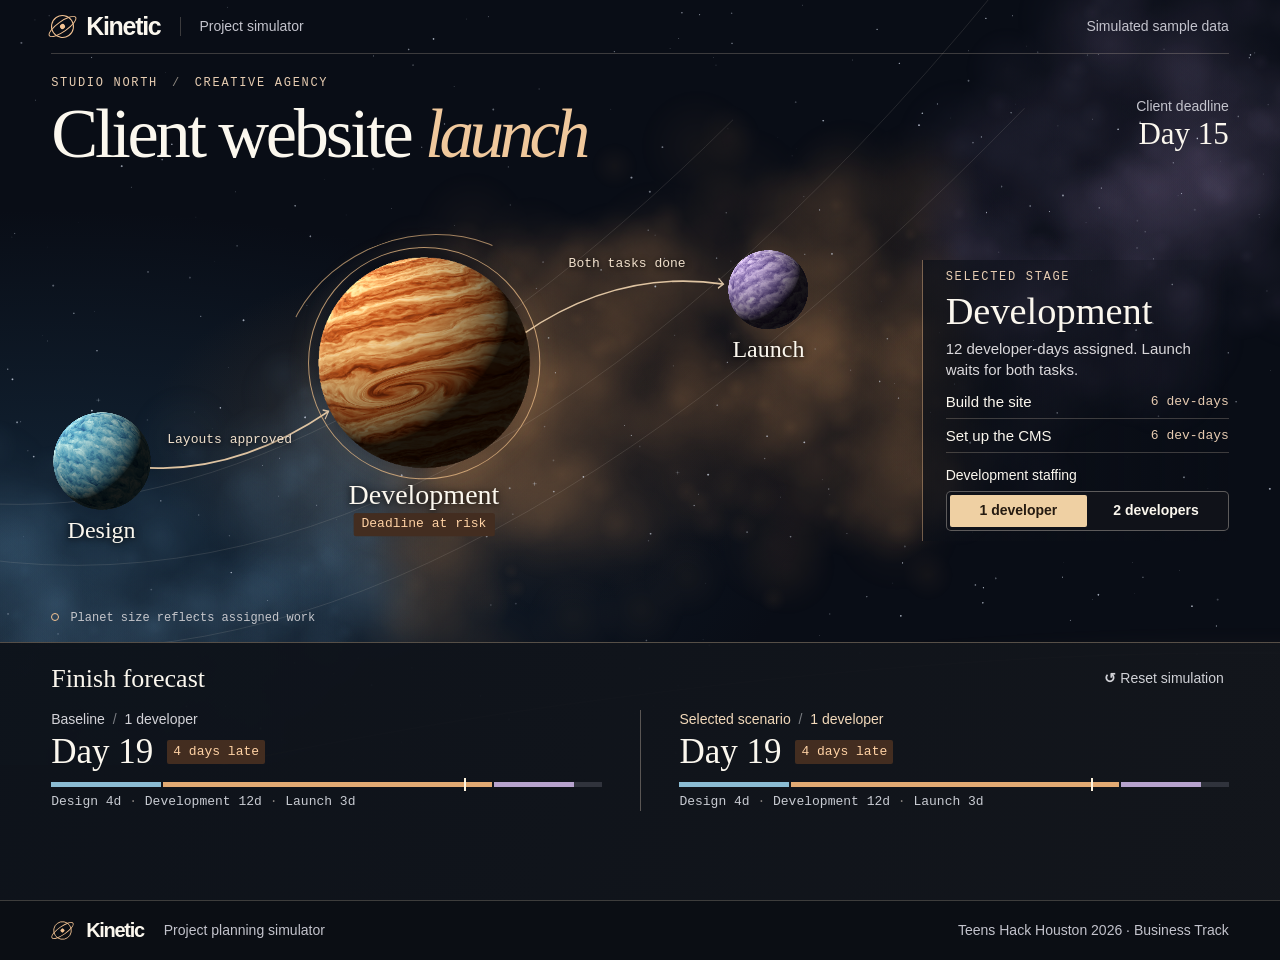
==== index.html @ ba68125f "Publish Kinetic hackathon simulator" ====
<!doctype html>
<html lang="en">
<head>
  <meta charset="utf-8"><meta name="viewport" content="width=device-width,initial-scale=1">
  <title>Kinetic · Client website launch</title><link rel="icon" href="data:,"><link rel="stylesheet" href="style.css">
</head>
<body>
<div class="observatory">
  <div class="sky" aria-hidden="true"><canvas id="stars"></canvas><div class="horizon"></div></div>
  <header class="bar"><div class="brand"><i class="mark"></i>Kinetic</div><span class="bar-label">Project simulator</span><span class="sample">Simulated sample data</span></header>
  <main>
    <div class="intro"><div><div class="eyebrow">STUDIO NORTH <span>/</span> CREATIVE AGENCY</div><h1>Client website <em>launch</em></h1></div><div class="deadline"><span>Client deadline</span><strong>Day 15</strong></div></div>
    <div class="workspace">
      <section class="map" aria-label="Project dependency map">
        <div class="system">
          <svg class="routes" viewBox="0 0 1000 300" preserveAspectRatio="none" aria-hidden="true">
            <defs><marker id="arrow" markerWidth="8" markerHeight="8" refX="6" refY="4" orient="auto"><path d="M1 1L6 4L1 7" fill="none" stroke="#dcc4a6"/></marker></defs>
            <g class="tracks"><path d="M -80 226 Q 330 268 830 -38"/><path d="M -100 260 Q 495 348 1130 -130"/><path d="M -40 325 Q 485 382 1160 -46"/></g>
            <g class="links"><path d="M 153 205 Q 265 211 372 166" marker-end="url(#arrow)"/><path d="M 592 112 Q 700 66 819 77" marker-end="url(#arrow)"/><path class="parallel" d="M 592 112 Q 705 109 819 77"/></g>
            <g class="signals"><circle r="2.5" class="signal main-signal"/><circle r="2.5" class="signal extra-signal"/></g>
          </svg>
          <span class="route-label first">Layouts approved</span><span class="route-label second">Both tasks done</span>
          <button class="planet design" data-stage="Design"><canvas data-planet="design"></canvas><span>Design</span></button>
          <button class="planet development" data-stage="Development"><canvas data-planet="development"></canvas><span>Development</span><small id="risk"></small></button>
          <button class="planet launch" data-stage="Launch"><canvas data-planet="launch"></canvas><span>Launch</span></button>
        </div>
        <div class="legend"><i></i> Planet size reflects assigned work</div>
      </section>
      <aside class="inspector"><div class="eyebrow">SELECTED STAGE</div><h2 id="stage"></h2><p id="stage-note"></p><div id="tasks"></div>
        <div class="staff"><label>Development staffing</label><div role="group" aria-label="Development staffing"><button data-count="1">1 developer</button><button data-count="2">2 developers</button></div></div>
      </aside>
    </div>
    <section class="forecast"><div class="section-head"><h2>Finish forecast</h2><button id="reset"><b aria-hidden="true">↺</b> Reset simulation</button></div>
      <div class="cards"><article id="baseline" class="result"></article><article id="scenario" class="result" aria-live="polite"></article></div>
    </section>
  </main>
</div>
<footer class="site-footer">
  <div class="footer-identity"><span class="brand"><i class="mark" aria-hidden="true"></i>Kinetic</span><span>Project planning simulator</span></div>
  <span>Teens Hack Houston 2026 · Business Track</span>
</footer>
<script src="planets.js"></script><script src="app.js"></script>
</body></html>
---- style.css ----
*{box-sizing:border-box}
:root{color-scheme:dark;--ink:#fbf7ee;--muted:#c3c3cc;--gold:#f5c494;--line:#e0d1bd3d;--serif:"Baskerville Old Face","Georgia",serif;--sans:"Segoe UI",Arial,sans-serif;--mono:Consolas,monospace;--pad:clamp(20px,4vw,84px)}
html,body{margin:0;background:#090d13;color:var(--ink);font:16px/1.4 var(--sans)}
h1,h2,p{margin:0}button{font:inherit;color:inherit;cursor:pointer}button:focus-visible{outline:2px solid #fff;outline-offset:4px}
.observatory{position:relative;isolation:isolate;min-height:100svh;overflow:hidden;background:linear-gradient(115deg,#101925,#101117 56%,#0e121d)}
.sky{position:absolute;inset:0 0 15%;overflow:hidden;z-index:-1;pointer-events:none;background:radial-gradient(ellipse at 37% 57%,#63432b77,transparent 29%),radial-gradient(ellipse at 4% 70%,#21486666,transparent 43%),#090d16}
#stars{position:absolute;inset:-3%;width:106%;height:106%;transform:translate(var(--sky-x,0),var(--sky-y,0));transition:transform .8s ease-out}
.horizon{position:absolute;width:160%;height:49%;left:-26%;bottom:-39%;border-radius:50%;border-top:1px solid #efbd8666;background:linear-gradient(#a2826426,#111620 25%);box-shadow:0 -3px 28px #dec18d12;transform:rotate(-7deg)}
.bar{height:54px;display:flex;align-items:center;gap:20px;margin:0 var(--pad);border-bottom:1px solid var(--line)}
.brand{display:flex;align-items:center;gap:12px;font:600 25px var(--sans);letter-spacing:-1.3px}
.mark,.legend i{border:1.5px solid var(--gold);border-radius:50%;display:inline-block;position:relative}
.mark{width:23px;height:23px;transform:rotate(-35deg)}.mark:before,.mark:after{content:"";position:absolute;border:1.5px solid var(--gold);border-radius:50%;inset:5px -6px}.mark:after{inset:8px;background:var(--gold)}
.bar-label,.sample,.deadline span,.result-label,.staff label{font-size:14px}
.bar-label,.sample,.deadline span{color:var(--muted)}.bar-label{border-left:1px solid var(--line);padding-left:18px}.sample{margin-left:auto}
.intro{display:flex;justify-content:space-between;align-items:center;margin:0 var(--pad);padding:clamp(15px,2.3vh,30px) 0 0}
.eyebrow,.legend,.route-label,.breakdown,.value em,#risk{font-family:var(--mono)}
.eyebrow{font-size:12px;letter-spacing:1.7px;color:#e7cdb2}.eyebrow span{padding:0 5px;color:#8e8880}
h1{font:400 clamp(48px,5.5vw,94px)/1.01 var(--serif);letter-spacing:-.046em;margin-top:4px}h1 em{font:italic .98em Georgia,serif;color:#f0c89c;letter-spacing:-.065em}
.deadline{display:grid;text-align:right;gap:0}.deadline strong{font:400 31px var(--serif)}
.workspace{display:grid;grid-template-columns:minmax(0,1fr) clamp(265px,24vw,355px);gap:3vw;padding:0 var(--pad) 16px 0;min-height:clamp(324px,49vh,610px)}
.map{position:relative;isolation:isolate}.system{position:absolute;inset:0 0 23px;container-type:size}.routes{position:absolute;inset:0;width:100%;height:100%;overflow:visible}.tracks,.links{fill:none}.tracks{stroke:#d6cec2;opacity:.18;stroke-width:.65}.links{stroke:#dfc4a2;stroke-width:1.15}.parallel{opacity:0;transition:opacity .4s}.two .parallel{opacity:.85}
.signal{fill:#ffe2ad;filter:drop-shadow(0 0 3px #ffbe68);animation:travel 4.5s linear infinite}.main-signal{offset-path:path('M 592 112 Q 700 66 819 77')}.extra-signal{offset-path:path('M 592 112 Q 705 109 819 77');display:none}.two .extra-signal{display:block}.two .signal{animation-duration:3s}@keyframes travel{from{offset-distance:0%;opacity:0}15%,85%{opacity:1}to{offset-distance:100%;opacity:0}}
.route-label{position:absolute;font-size:13px;color:#efdfcb;text-shadow:0 1px 6px #000;transform:translate(-50%,-100%);white-space:nowrap}.first{left:26%;top:64%}.second{left:71%;top:23%}
.planet{--color:#ebbc86;appearance:none;border:0;padding:0;border-radius:50%;background:transparent;width:var(--size);height:var(--size);position:absolute;transform:translate(-50%,-50%);isolation:isolate}
.design{--size:min(12cqw,30cqh);left:11.5%;top:67%;--color:#a4d4ea}.development{--size:min(26cqw,70cqh);left:48%;top:44%}.launch{--size:min(9.8cqw,25cqh);left:87%;top:27%;--color:#c7b6e4}
.planet canvas{width:100%;height:100%;filter:contrast(1.05) saturate(1.08);translate:var(--planet-x,0) var(--planet-y,0);transition:translate .7s ease-out;animation:float 22s ease-in-out infinite alternate}
.design canvas{animation-delay:-12s}.launch canvas{animation-delay:-4s}@keyframes float{from{transform:translateY(-2px) rotate(-3deg)}to{transform:translateY(2px) rotate(4deg)}}
.planet:before,.planet:after{content:"";position:absolute;border-radius:50%;pointer-events:none}.planet:before{inset:0;border:1px solid var(--color);opacity:0;transform:scale(1.16);transition:opacity .4s,transform .55s;box-shadow:0 0 28px #f6c5851b,inset 0 0 14px #f4b77813}.planet:after{inset:-5% -13%;border:1px solid transparent;border-top-color:var(--color);transform:rotate(-27deg) scale(.93);opacity:0;transition:opacity .4s,transform .6s}
.planet[aria-pressed=true]:before{opacity:.76;transform:scale(1.01)}.planet[aria-pressed=true]:after{opacity:.65;transform:rotate(-20deg) scale(1)}.planet:hover:before{opacity:.85}
.planet>span,.planet>small{position:absolute;left:50%;transform:translateX(-50%);white-space:nowrap}.planet>span{top:calc(100% + 4px);font:400 24px/1 var(--serif);text-shadow:0 1px 7px #000}.development>span{font-size:28px}
#risk{top:calc(100% + 36px);font-size:13px;padding:2px 8px;border-radius:2px}.late{color:#ffd2a4;background:#432d20}.early{color:#b8f1d2;background:#203c30}
.legend{position:absolute;bottom:0;left:var(--pad);color:#c5c6cb;font-size:12px}.legend i{width:8px;height:8px;margin-right:4px}
.inspector{align-self:center;padding:9px 0 10px 23px;border-left:1px solid #c9a17c80;background:linear-gradient(90deg,#0c1018b8,#0c101817)}.inspector h2{font:400 clamp(30px,3vw,47px)/1.13 var(--serif);margin:4px 0}.inspector p{font-size:15px;color:#dad8db;min-height:42px;max-width:34ch}
#tasks{min-height:62px;margin-top:5px}.task{display:flex;align-items:center;justify-content:space-between;border-bottom:1px solid var(--line);padding:6px 0;font-size:15px}.task strong{font:13px var(--mono);color:#e6cbb1}.staff{margin-top:11px}.staff>div{display:flex;margin-top:5px;padding:3px;border:1px solid #cfc7bf66;border-radius:5px;background:#101219}.staff button{width:50%;border:none;padding:6px 0;background:transparent;border-radius:2px;font-weight:600;font-size:14px;transition:background .2s}.staff button[aria-pressed=true]{background:#efd0a3;color:#261b11}
.observatory,main{display:flex;flex-direction:column}main{flex:1}.bar,.intro,.workspace{flex-shrink:0}.forecast{flex:1;position:relative;background:linear-gradient(110deg,#0e131bfa,#13161cfa);border-top:1px solid #e7c9a253;padding:14px var(--pad) 18px}
.section-head{display:flex;justify-content:space-between;align-items:center}.section-head h2{font:400 26px/1.2 var(--serif)}#reset{border:0;background:transparent;color:#d0d1d6;font-size:14px;padding:5px}#reset:hover{color:white}
.cards{display:grid;grid-template-columns:1fr 1fr;gap:0;margin-top:10px}.result{position:relative;display:grid;grid-template-columns:1fr;align-content:start;align-items:center;min-width:0}#baseline{padding-right:3vw}#scenario{border-left:1px solid #d9c8b65e;padding-left:3vw}.result-label{color:#d3d3d8;font-weight:500}.result-label span{color:#7b7e83;padding:0 4px}#scenario .result-label{color:#f2d9ba}
.value{display:flex;align-items:center;gap:14px;margin-top:3px}.value strong{font:400 35px/1.15 var(--serif);white-space:nowrap}.value em{font-size:13px;font-style:normal;white-space:nowrap;padding:3px 6px;border-radius:2px}
.timeline,.breakdown{grid-column:1/-1}.timeline{position:relative;display:flex;background:#30333c;height:5px;margin:9px 0 6px}.timeline b{position:absolute;left:75%;top:-4px;height:13px;border-left:2px solid #fff4de}.seg+.seg{border-left:2px solid #11151c}.s0{background:#8bbcd3}.s1{background:#e2aa73}.s2{background:#b7a3ce}.breakdown{font-size:13px;color:#c8cbd2}.breakdown span{color:#827e7c}
@media(min-width:851px) and (min-height:800px){.workspace{min-height:52vh}.forecast{padding-block:20px}.cards{margin-top:15px}}
@media(prefers-reduced-motion:no-preference){.sky{animation:sky-in 1s ease-out both}.intro,.workspace,.forecast{animation:arrive .65s ease-out both}.workspace{animation-delay:.07s}.forecast{animation-delay:.12s}@keyframes sky-in{from{opacity:.65}to{opacity:1}}@keyframes arrive{from{opacity:.6;transform:translateY(5px)}to{opacity:1;transform:none}}}
@media(prefers-reduced-motion:reduce){*,*:before,*:after{animation:none!important;transition:none!important}.signal{display:none!important}}
@media(max-width:1000px){.result{grid-template-columns:1fr}.value{margin-top:2px}.route-label{font-size:12px}}
@media(max-width:850px){.intro{align-items:end}.workspace{display:block;padding:0}.map{height:340px}.system{inset-inline:3%}.inspector{margin:14px var(--pad);padding:8px 14px;max-width:none}.inspector p{min-height:0}.inspector h2{font-size:30px}#tasks{min-height:0}.staff{max-width:380px}.cards{gap:0}.sky{bottom:30%}}
@media(max-width:550px){.bar-label{display:none}.sample{font-size:12px}.intro{display:block}.intro h1{font-size:43px}.deadline{display:flex;align-items:center;gap:8px;margin-top:8px}.deadline strong{font-size:20px}.map{height:265px}.route-label{white-space:normal;text-align:center;max-width:74px}.legend{font-size:11px}.planet>span{font-size:19px}.development>span{font-size:22px}#risk{top:calc(100% + 29px)}.cards{grid-template-columns:1fr;gap:14px}#baseline{padding-right:0}.result{grid-template-columns:1fr}#scenario{padding:10px 0 0;border-left:0;border-top:1px solid var(--line)}.value strong{font-size:28px}.value{gap:5px}.result-label{font-size:13px}}


.site-footer {
  display:flex;
  align-items:center;
  justify-content:space-between;
  gap:16px;
  padding:18px var(--pad);
  border-top:1px solid var(--line);
  background:#0b0e14;
  color:var(--muted);
  font-size:14px;
}
.footer-identity { display:flex; align-items:center; gap:20px; }
.footer-identity .brand { font-size:20px; color:var(--ink); }
.footer-identity .mark { transform:rotate(-35deg) scale(.8); }
@media(max-width:600px) {
  .site-footer { flex-direction:column; align-items:flex-start; gap:8px; }
  .footer-identity { gap:12px; }
}
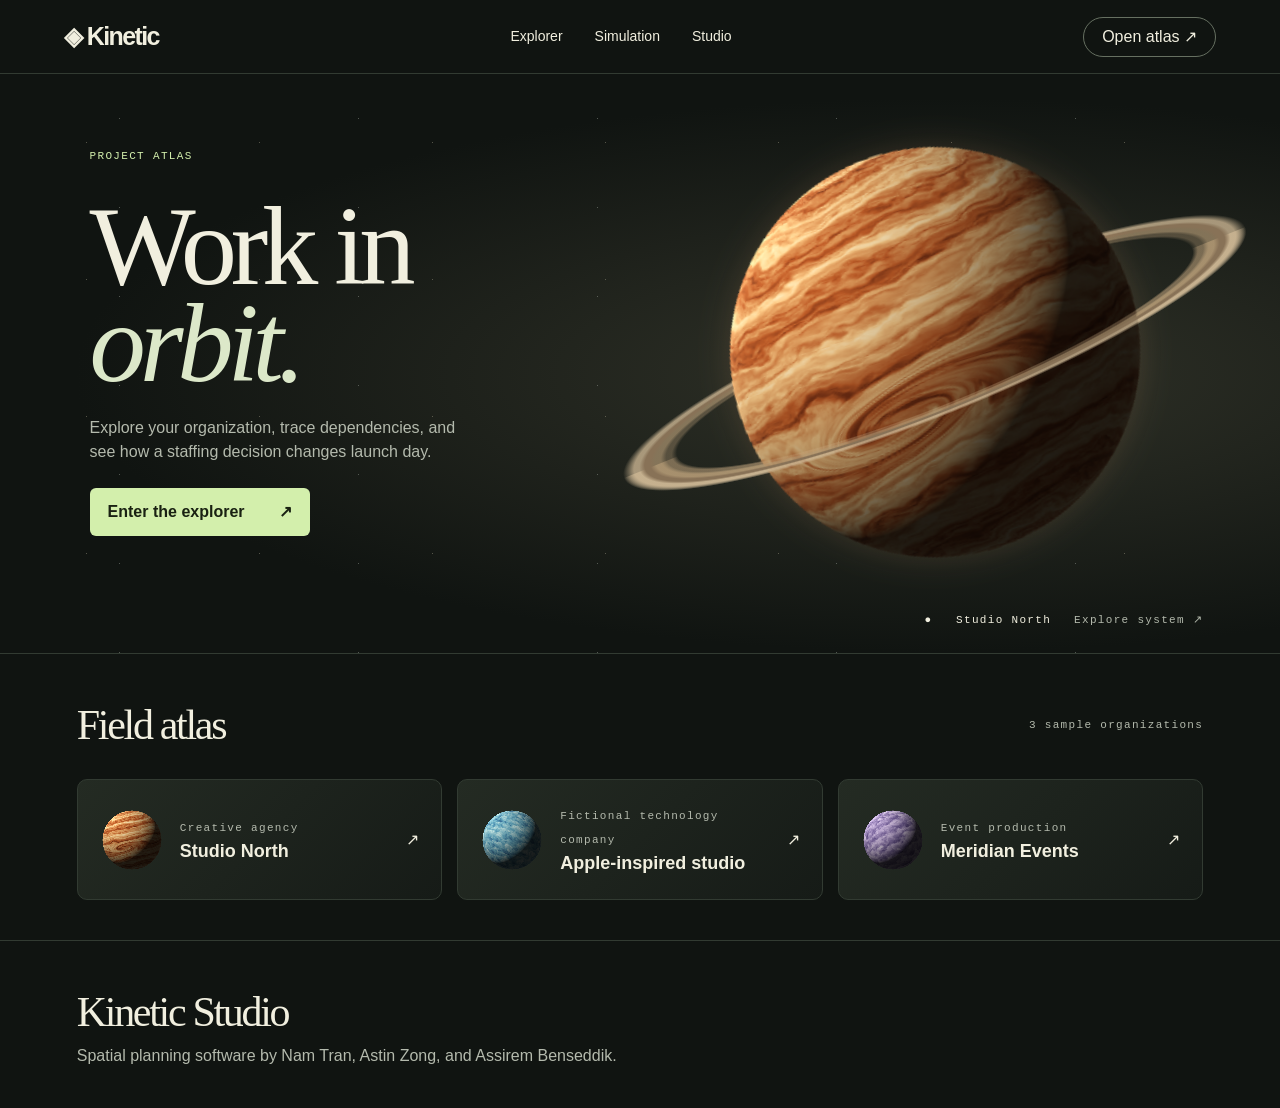
==== commit 4c494853: "Build the Kinetic project atlas and preserve the staffing laboratory" ====
--- a/index.html
+++ b/index.html
@@ -1,43 +1,6 @@
-<!doctype html>
-<html lang="en">
-<head>
-  <meta charset="utf-8"><meta name="viewport" content="width=device-width,initial-scale=1">
-  <title>Kinetic · Client website launch</title><link rel="icon" href="data:,"><link rel="stylesheet" href="style.css">
-</head>
-<body>
-<div class="observatory">
-  <div class="sky" aria-hidden="true"><canvas id="stars"></canvas><div class="horizon"></div></div>
-  <header class="bar"><div class="brand"><i class="mark"></i>Kinetic</div><span class="bar-label">Project simulator</span><span class="sample">Simulated sample data</span></header>
-  <main>
-    <div class="intro"><div><div class="eyebrow">STUDIO NORTH <span>/</span> CREATIVE AGENCY</div><h1>Client website <em>launch</em></h1></div><div class="deadline"><span>Client deadline</span><strong>Day 15</strong></div></div>
-    <div class="workspace">
-      <section class="map" aria-label="Project dependency map">
-        <div class="system">
-          <svg class="routes" viewBox="0 0 1000 300" preserveAspectRatio="none" aria-hidden="true">
-            <defs><marker id="arrow" markerWidth="8" markerHeight="8" refX="6" refY="4" orient="auto"><path d="M1 1L6 4L1 7" fill="none" stroke="#dcc4a6"/></marker></defs>
-            <g class="tracks"><path d="M -80 226 Q 330 268 830 -38"/><path d="M -100 260 Q 495 348 1130 -130"/><path d="M -40 325 Q 485 382 1160 -46"/></g>
-            <g class="links"><path d="M 153 205 Q 265 211 372 166" marker-end="url(#arrow)"/><path d="M 592 112 Q 700 66 819 77" marker-end="url(#arrow)"/><path class="parallel" d="M 592 112 Q 705 109 819 77"/></g>
-            <g class="signals"><circle r="2.5" class="signal main-signal"/><circle r="2.5" class="signal extra-signal"/></g>
-          </svg>
-          <span class="route-label first">Layouts approved</span><span class="route-label second">Both tasks done</span>
-          <button class="planet design" data-stage="Design"><canvas data-planet="design"></canvas><span>Design</span></button>
-          <button class="planet development" data-stage="Development"><canvas data-planet="development"></canvas><span>Development</span><small id="risk"></small></button>
-          <button class="planet launch" data-stage="Launch"><canvas data-planet="launch"></canvas><span>Launch</span></button>
-        </div>
-        <div class="legend"><i></i> Planet size reflects assigned work</div>
-      </section>
-      <aside class="inspector"><div class="eyebrow">SELECTED STAGE</div><h2 id="stage"></h2><p id="stage-note"></p><div id="tasks"></div>
-        <div class="staff"><label>Development staffing</label><div role="group" aria-label="Development staffing"><button data-count="1">1 developer</button><button data-count="2">2 developers</button></div></div>
-      </aside>
-    </div>
-    <section class="forecast"><div class="section-head"><h2>Finish forecast</h2><button id="reset"><b aria-hidden="true">↺</b> Reset simulation</button></div>
-      <div class="cards"><article id="baseline" class="result"></article><article id="scenario" class="result" aria-live="polite"></article></div>
-    </section>
-  </main>
-</div>
-<footer class="site-footer">
-  <div class="footer-identity"><span class="brand"><i class="mark" aria-hidden="true"></i>Kinetic</span><span>Project planning simulator</span></div>
-  <span>Teens Hack Houston 2026 · Business Track</span>
-</footer>
-<script src="planets.js"></script><script src="app.js"></script>
-</body></html>
+<!doctype html><html lang="en"><head><meta charset="utf-8"><meta name="viewport" content="width=device-width,initial-scale=1"><meta name="theme-color" content="#101411"><title>Kinetic — Project atlas</title><link rel="stylesheet" href="atlas.css"></head><body>
+<header><a class="word" href="#">◈ Kinetic</a><nav><a href="#explore">Explorer</a><a href="simulation.html">Simulation</a><a href="#studio">Studio</a></nav><a class="enter" href="#explore">Open atlas ↗</a></header>
+<main id="home"><section class="hero"><div class="sky" aria-hidden="true"><div class="rings"></div><canvas data-planet="development"></canvas><div class="front"></div></div><div class="copy"><span class="kicker">PROJECT ATLAS</span><h1>Work in<br><em>orbit.</em></h1><p>Explore your organization, trace dependencies, and see how a staffing decision changes launch day.</p><a class="primary" href="#explore">Enter the explorer <b>↗</b></a></div><a class="caption" href="#explore">● &nbsp; Studio North <span>Explore system ↗</span></a></section>
+<section class="catalog"><div class="heading"><h2>Field atlas</h2><span>3 sample organizations</span></div><div id="samples"></div></section>
+<section id="studio"><h2>Kinetic Studio</h2><p>Spatial planning software by Nam Tran, Astin Zong, and Assirem Benseddik.</p></section></main>
+<main id="workspace" hidden><div id="toolbar"></div><article id="space"></article><aside id="details"></aside></main><dialog id="editor"><form id="form"><h2 id="formTitle"></h2><label>Name<input name="name" required maxlength="90"></label><label>Type<input name="kind" required maxlength="30"></label><label>Owner<input name="owner" maxlength="80"></label><label>Deadline<input name="due" type="date"></label><label>Effort in person-days<input name="effort" type="number" min="1" max="999" required></label><label>Status<select name="status"><option>Planned</option><option>In progress</option><option>Done</option></select></label><label>Starts after<select name="dep"></select></label><div><button type="button" onclick="editor.close()">Cancel</button> <button class="primary">Save</button></div></form></dialog><script src="atlas.js"></script><script src="planets.js"></script></body></html>
--- a/atlas.css
+++ b/atlas.css
@@ -0,0 +1,2 @@
+:root{color-scheme:dark;--bg:#101411;--ink:#f1efdf;--dim:#b4baad;--line:#323b32;--mint:#d3efac}*{box-sizing:border-box}body{margin:0;background:var(--bg);color:var(--ink);font:16px/1.5 "Instrument Sans",Arial,sans-serif}a{color:inherit;text-decoration:none}button,select,input{font:inherit;color:inherit;background:#1b211c;border:1px solid var(--line);border-radius:5px;padding:9px 13px}button,a,select{cursor:pointer}button:hover,a:hover{color:var(--mint)}:focus-visible{outline:2px solid var(--mint);outline-offset:4px}header,.heading,#toolbar{display:flex;align-items:center;justify-content:space-between;gap:18px}header{height:74px;padding:0 5vw;border-bottom:1px solid var(--line)}.word{font-size:25px;font-weight:700;letter-spacing:-1.6px}.enter{border:1px solid #667061;border-radius:30px;padding:7px 18px}nav{display:flex;gap:32px;font-size:14px}.hero{position:relative;isolation:isolate;overflow:hidden;min-height:580px;padding:68px 7vw;background:radial-gradient(ellipse at 73% 52%,#303228,#101411 65%);border-bottom:1px solid var(--line)}.hero:before,#space:before{content:"";position:absolute;inset:0;pointer-events:none;background-image:radial-gradient(circle,#aba58e 0.7px,transparent 1px),radial-gradient(circle,#a5aba1 .6px,transparent 1px);background-size:173px 137px,239px 89px;opacity:.44}.copy{position:relative;max-width:390px}.kicker,.caption,.heading span,.meta,small{font:11px/1.5 monospace;letter-spacing:.12em}.kicker{color:var(--mint)}h1,h2,h3,p{margin:0}h1,h2{font-family:Georgia,serif;font-weight:400;letter-spacing:-.055em}h1{font-size:clamp(80px,8.8vw,146px);line-height:.86;margin:32px 0 24px}em{font-weight:400;color:#dce8c9}.copy p,#studio p,aside p{color:var(--dim)}.primary{background:var(--mint);border:0;color:#192112!important;border-radius:6px;display:inline-flex;gap:34px;padding:12px 18px;font-weight:600}.copy .primary{margin-top:24px}.sky{position:absolute;width:min(42vw,600px);aspect-ratio:1;left:52%;top:48%;transform:translateY(-50%) rotate(-17deg)}.sky canvas{width:83%;position:absolute;inset:8.5%;filter:drop-shadow(0 0 16px #e3a46c29)}.rings,.front{position:absolute;inset:36% -26%;border-radius:50%;background:repeating-radial-gradient(ellipse,transparent 0 48%,#ccad8450 49% 50%,#b89e78a8 51% 52%,#887257 53% 54%,#cdb794c9 55% 56%,transparent 58% 60%);transform:rotate(-5deg)}.front{clip-path:inset(50% 0 0)}.caption{position:absolute;right:6%;bottom:25px}.caption span{color:var(--dim);margin-left:15px}.catalog,#studio{padding:40px 6vw}.heading span{color:var(--dim)}h2{font-size:42px}.heading{margin-bottom:22px}#samples{display:grid;grid-template-columns:repeat(3,1fr);gap:15px}.card{border:1px solid var(--line);border-radius:10px;padding:22px;background:linear-gradient(135deg,#242b23,#161b17);display:grid;grid-template-columns:65px 1fr auto;align-items:center;gap:15px}.card canvas{width:64px}.card strong{display:block;font-size:18px}.card small,.meta{color:var(--dim)}#studio{border-top:1px solid var(--line)}[hidden]{display:none!important}#workspace{padding:26px 5vw;display:grid;grid-template-columns:minmax(0,1fr) 310px;gap:18px}#toolbar{grid-column:1/-1;flex-wrap:wrap}#space,aside{border:1px solid var(--line);border-radius:12px;padding:26px}#space{position:relative;overflow:hidden;background:radial-gradient(ellipse at 60% 65%,#273229,#121714 70%)}#space>*{position:relative}.map{display:flex;align-items:center;justify-content:space-evenly;flex-wrap:wrap;min-height:300px;gap:22px}.object{border:0;background:none;display:grid;justify-items:center;gap:8px;max-width:200px}.object img{width:clamp(65px,8vw,135px);transition:transform .35s}.object:hover img{transform:scale(1.08)}.list{display:grid;gap:8px;margin-top:20px}.list button{text-align:left}.actions{display:flex;flex-wrap:wrap;gap:8px;margin:18px 0}.crumb{background:none;border:0;padding:4px;color:var(--dim)}aside h2{font-size:32px}aside hr{border:0;border-top:1px solid var(--line);margin:22px 0}label{display:grid;gap:5px;margin:12px 0;font-size:14px}dialog{width:min(420px,94vw);border:1px solid var(--line);background:#161c17;color:var(--ink);border-radius:14px;padding:24px}dialog::backdrop{background:#070b09b8}input,select{min-width:0}#studio{scroll-margin:20px}@media(max-width:800px){#samples{grid-template-columns:1fr}.hero{padding-left:6vw}.sky{left:60%;top:41%}#workspace{grid-template-columns:1fr}.card{padding:14px}nav{gap:12px}}@media(max-width:560px){nav a:first-child,.enter{display:none}.hero{padding-top:32px;min-height:650px}.copy p{max-width:290px}.sky{width:240px;left:43%;top:73%}.caption{bottom:14px}.heading{align-items:baseline}.map{min-height:220px}.object img{width:65px}}@media(prefers-reduced-motion:reduce){*{transition:none!important}}
+.map{isolation:isolate;position:relative}.map:before,.map:after{content:"";position:absolute;inset:25% -20%;border:1px solid #8b9c7e40;border-radius:50%;transform:rotate(-12deg);pointer-events:none;z-index:-1}.map:after{inset:15% -8%;border-style:dashed;border-color:#8b9c7e28}.map .object:nth-child(3n+1){transform:translateY(18px)}.map .object:nth-child(3n){transform:translateY(-20px)}@media(prefers-reduced-motion:no-preference){.map .object{animation:arrive .42s ease-out}@keyframes arrive{from{opacity:0;scale:.88}to{opacity:1;scale:1}}}
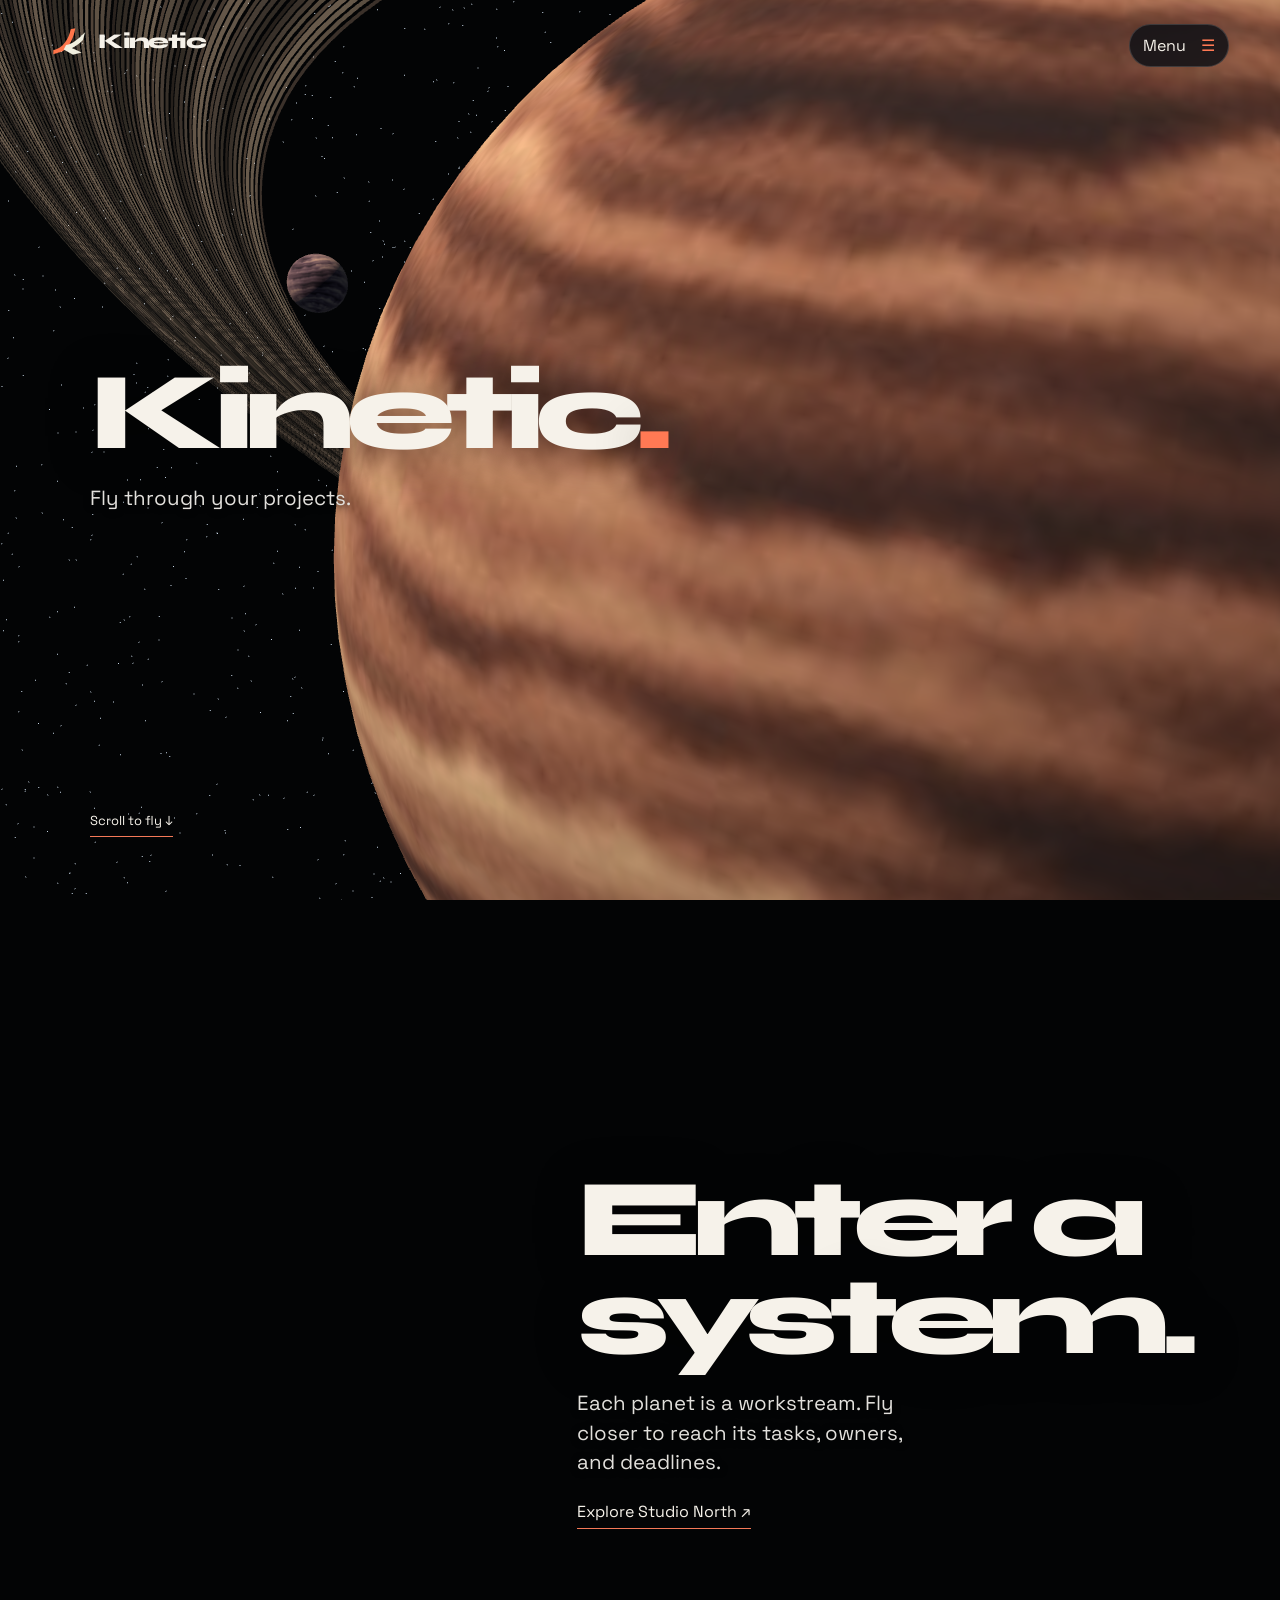
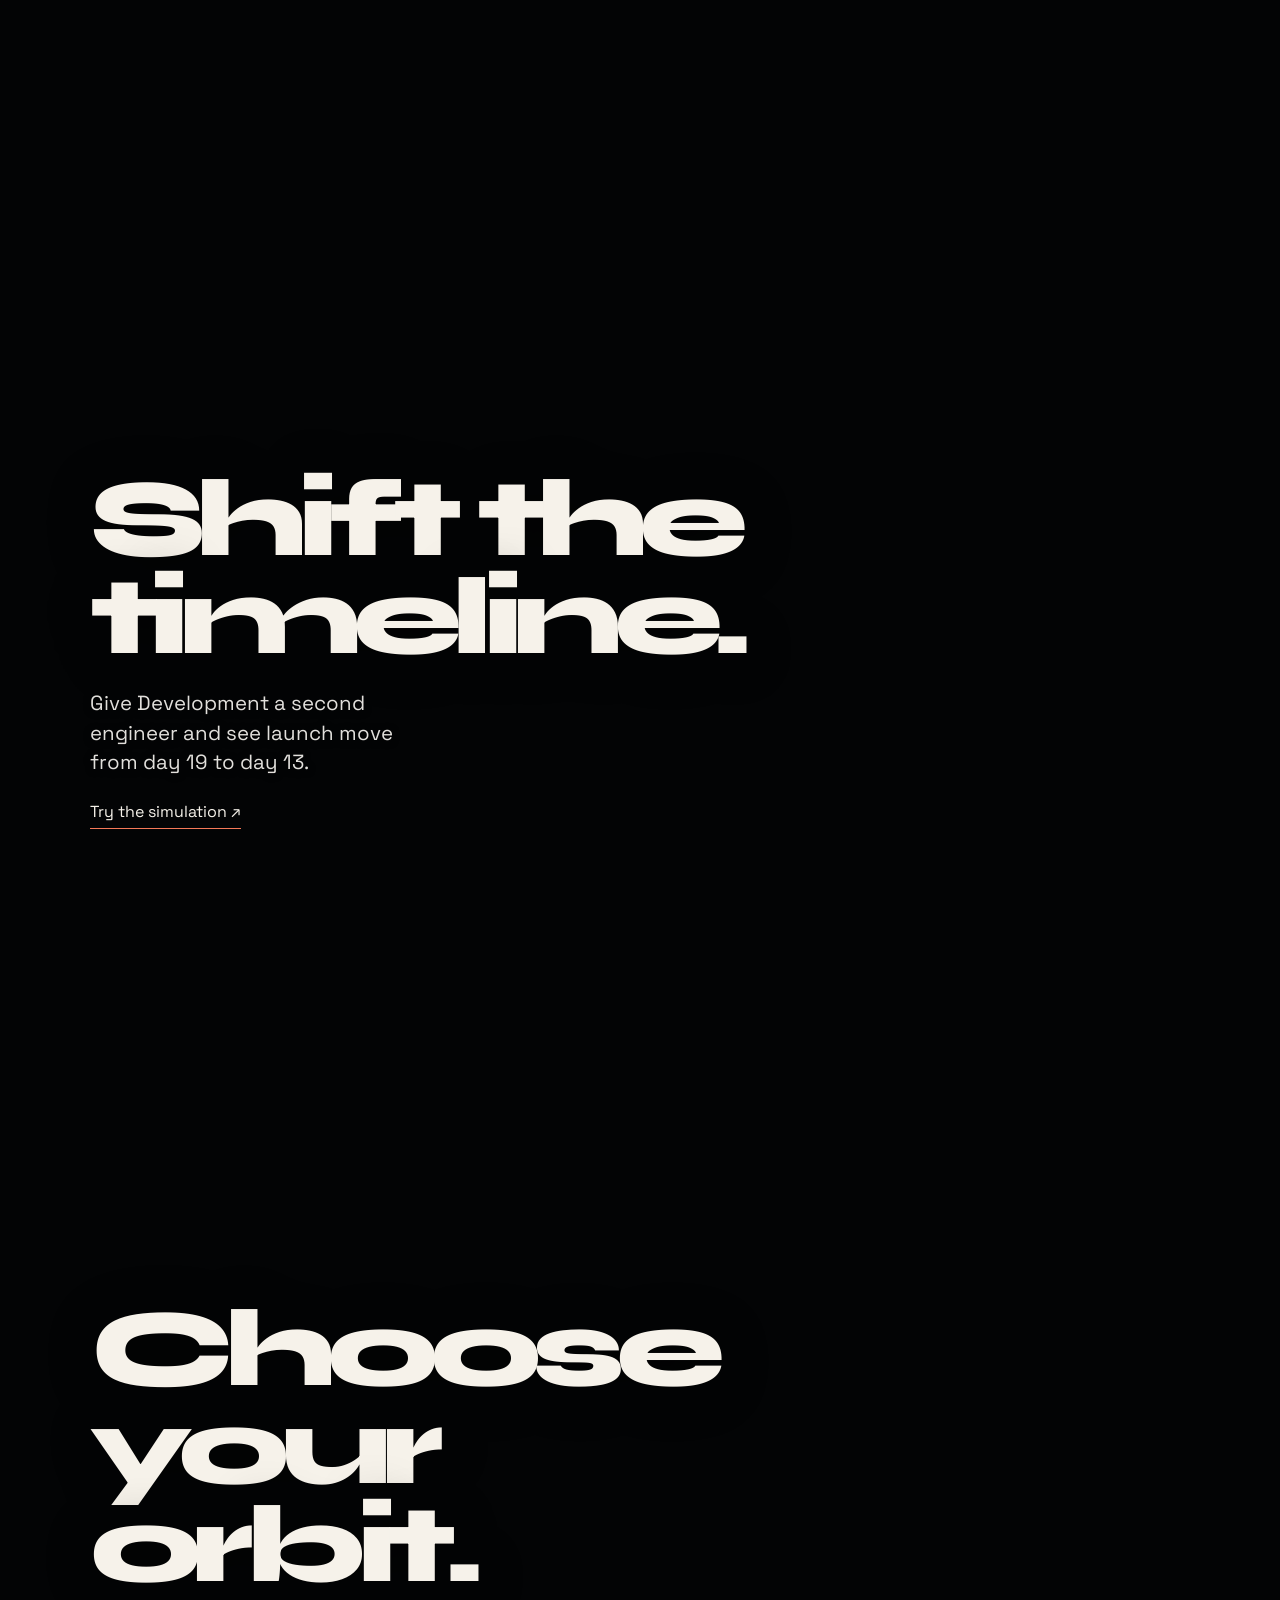
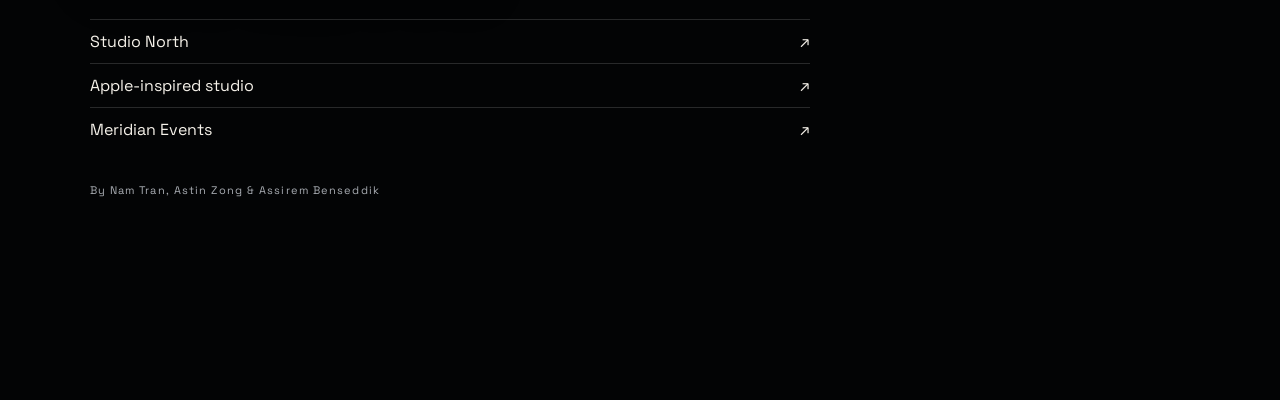
==== commit 99053246: "Replace atlas landing and orbital map with a cinematic 3D flight" ====
--- a/index.html
+++ b/index.html
@@ -1,6 +1,7 @@
-<!doctype html><html lang="en"><head><meta charset="utf-8"><meta name="viewport" content="width=device-width,initial-scale=1"><meta name="theme-color" content="#101411"><title>Kinetic — Project atlas</title><link rel="stylesheet" href="atlas.css"></head><body>
-<header><a class="word" href="#">◈ Kinetic</a><nav><a href="#explore">Explorer</a><a href="simulation.html">Simulation</a><a href="#studio">Studio</a></nav><a class="enter" href="#explore">Open atlas ↗</a></header>
-<main id="home"><section class="hero"><div class="sky" aria-hidden="true"><div class="rings"></div><canvas data-planet="development"></canvas><div class="front"></div></div><div class="copy"><span class="kicker">PROJECT ATLAS</span><h1>Work in<br><em>orbit.</em></h1><p>Explore your organization, trace dependencies, and see how a staffing decision changes launch day.</p><a class="primary" href="#explore">Enter the explorer <b>↗</b></a></div><a class="caption" href="#explore">● &nbsp; Studio North <span>Explore system ↗</span></a></section>
-<section class="catalog"><div class="heading"><h2>Field atlas</h2><span>3 sample organizations</span></div><div id="samples"></div></section>
-<section id="studio"><h2>Kinetic Studio</h2><p>Spatial planning software by Nam Tran, Astin Zong, and Assirem Benseddik.</p></section></main>
-<main id="workspace" hidden><div id="toolbar"></div><article id="space"></article><aside id="details"></aside></main><dialog id="editor"><form id="form"><h2 id="formTitle"></h2><label>Name<input name="name" required maxlength="90"></label><label>Type<input name="kind" required maxlength="30"></label><label>Owner<input name="owner" maxlength="80"></label><label>Deadline<input name="due" type="date"></label><label>Effort in person-days<input name="effort" type="number" min="1" max="999" required></label><label>Status<select name="status"><option>Planned</option><option>In progress</option><option>Done</option></select></label><label>Starts after<select name="dep"></select></label><div><button type="button" onclick="editor.close()">Cancel</button> <button class="primary">Save</button></div></form></dialog><script src="atlas.js"></script><script src="planets.js"></script></body></html>
+<!doctype html><html lang="en"><head><meta charset="utf-8"><meta name="viewport" content="width=device-width,initial-scale=1"><meta name="theme-color" content="#101411"><title>Kinetic — Project Universe</title><link rel="stylesheet" href="atlas.css"><link rel="icon" href="assets/mark.svg"></head><body>
+<a class="sig" href="#" aria-label="Kinetic home"><img src="assets/mark.svg" alt=""><span>Kinetic</span></a><button class="menuKey" aria-label="Open navigation" aria-controls="navigation" aria-expanded="false">Menu <i>☰</i></button><nav id="navigation" hidden><a href="#">Flight</a><a href="#explore">Workspace</a><a href="simulation.html">Simulation</a></nav>
+<div id="boot" aria-hidden="true"><img src="assets/mark.svg" alt=""></div>
+<main id="home"><div id="flight"></div><section class="chapter"><div><h1>Kinetic<span>.</span></h1><p>Fly through your projects.</p></div><a class="scroll" href="#systems">Scroll to fly ↓</a></section>
+<section class="chapter" id="systems"><div><h2>Enter a<br>system.</h2><p>Each planet is a workstream. Fly closer to reach its tasks, owners, and deadlines.</p><a href="#explore">Explore Studio North ↗</a></div></section>
+<section class="chapter" id="forecast"><div><h2>Shift the<br>timeline.</h2><p>Give Development a second engineer and see launch move from day 19 to day 13.</p><a href="simulation.html">Try the simulation ↗</a></div></section>
+<section class="chapter last"><div><h2>Choose<br>your orbit.</h2><div id="samples"></div><small>By Nam Tran, Astin Zong &amp; Assirem Benseddik</small></div></section></main><main id="workspace" hidden><div id="toolbar"></div><article id="space"></article><aside id="details"></aside></main><dialog id="editor"><form id="form"><h2 id="formTitle"></h2><label>Name<input name="name" required maxlength="90"></label><label>Type<input name="kind" required maxlength="30"></label><label>Owner<input name="owner" maxlength="80"></label><label>Deadline<input name="due" type="date"></label><label>Effort in person-days<input name="effort" type="number" min="1" max="999" required></label><label>Status<select name="status"><option>Planned</option><option>In progress</option><option>Done</option></select></label><label>Starts after<select name="dep"></select></label><div><button type="button" onclick="editor.close()">Cancel</button> <button class="primary">Save</button></div></form></dialog><script src="atlas.js"></script><script src="assets/three.min.js"></script><script src="flight.js"></script></body></html>
--- a/atlas.css
+++ b/atlas.css
@@ -1,2 +1 @@
-:root{color-scheme:dark;--bg:#101411;--ink:#f1efdf;--dim:#b4baad;--line:#323b32;--mint:#d3efac}*{box-sizing:border-box}body{margin:0;background:var(--bg);color:var(--ink);font:16px/1.5 "Instrument Sans",Arial,sans-serif}a{color:inherit;text-decoration:none}button,select,input{font:inherit;color:inherit;background:#1b211c;border:1px solid var(--line);border-radius:5px;padding:9px 13px}button,a,select{cursor:pointer}button:hover,a:hover{color:var(--mint)}:focus-visible{outline:2px solid var(--mint);outline-offset:4px}header,.heading,#toolbar{display:flex;align-items:center;justify-content:space-between;gap:18px}header{height:74px;padding:0 5vw;border-bottom:1px solid var(--line)}.word{font-size:25px;font-weight:700;letter-spacing:-1.6px}.enter{border:1px solid #667061;border-radius:30px;padding:7px 18px}nav{display:flex;gap:32px;font-size:14px}.hero{position:relative;isolation:isolate;overflow:hidden;min-height:580px;padding:68px 7vw;background:radial-gradient(ellipse at 73% 52%,#303228,#101411 65%);border-bottom:1px solid var(--line)}.hero:before,#space:before{content:"";position:absolute;inset:0;pointer-events:none;background-image:radial-gradient(circle,#aba58e 0.7px,transparent 1px),radial-gradient(circle,#a5aba1 .6px,transparent 1px);background-size:173px 137px,239px 89px;opacity:.44}.copy{position:relative;max-width:390px}.kicker,.caption,.heading span,.meta,small{font:11px/1.5 monospace;letter-spacing:.12em}.kicker{color:var(--mint)}h1,h2,h3,p{margin:0}h1,h2{font-family:Georgia,serif;font-weight:400;letter-spacing:-.055em}h1{font-size:clamp(80px,8.8vw,146px);line-height:.86;margin:32px 0 24px}em{font-weight:400;color:#dce8c9}.copy p,#studio p,aside p{color:var(--dim)}.primary{background:var(--mint);border:0;color:#192112!important;border-radius:6px;display:inline-flex;gap:34px;padding:12px 18px;font-weight:600}.copy .primary{margin-top:24px}.sky{position:absolute;width:min(42vw,600px);aspect-ratio:1;left:52%;top:48%;transform:translateY(-50%) rotate(-17deg)}.sky canvas{width:83%;position:absolute;inset:8.5%;filter:drop-shadow(0 0 16px #e3a46c29)}.rings,.front{position:absolute;inset:36% -26%;border-radius:50%;background:repeating-radial-gradient(ellipse,transparent 0 48%,#ccad8450 49% 50%,#b89e78a8 51% 52%,#887257 53% 54%,#cdb794c9 55% 56%,transparent 58% 60%);transform:rotate(-5deg)}.front{clip-path:inset(50% 0 0)}.caption{position:absolute;right:6%;bottom:25px}.caption span{color:var(--dim);margin-left:15px}.catalog,#studio{padding:40px 6vw}.heading span{color:var(--dim)}h2{font-size:42px}.heading{margin-bottom:22px}#samples{display:grid;grid-template-columns:repeat(3,1fr);gap:15px}.card{border:1px solid var(--line);border-radius:10px;padding:22px;background:linear-gradient(135deg,#242b23,#161b17);display:grid;grid-template-columns:65px 1fr auto;align-items:center;gap:15px}.card canvas{width:64px}.card strong{display:block;font-size:18px}.card small,.meta{color:var(--dim)}#studio{border-top:1px solid var(--line)}[hidden]{display:none!important}#workspace{padding:26px 5vw;display:grid;grid-template-columns:minmax(0,1fr) 310px;gap:18px}#toolbar{grid-column:1/-1;flex-wrap:wrap}#space,aside{border:1px solid var(--line);border-radius:12px;padding:26px}#space{position:relative;overflow:hidden;background:radial-gradient(ellipse at 60% 65%,#273229,#121714 70%)}#space>*{position:relative}.map{display:flex;align-items:center;justify-content:space-evenly;flex-wrap:wrap;min-height:300px;gap:22px}.object{border:0;background:none;display:grid;justify-items:center;gap:8px;max-width:200px}.object img{width:clamp(65px,8vw,135px);transition:transform .35s}.object:hover img{transform:scale(1.08)}.list{display:grid;gap:8px;margin-top:20px}.list button{text-align:left}.actions{display:flex;flex-wrap:wrap;gap:8px;margin:18px 0}.crumb{background:none;border:0;padding:4px;color:var(--dim)}aside h2{font-size:32px}aside hr{border:0;border-top:1px solid var(--line);margin:22px 0}label{display:grid;gap:5px;margin:12px 0;font-size:14px}dialog{width:min(420px,94vw);border:1px solid var(--line);background:#161c17;color:var(--ink);border-radius:14px;padding:24px}dialog::backdrop{background:#070b09b8}input,select{min-width:0}#studio{scroll-margin:20px}@media(max-width:800px){#samples{grid-template-columns:1fr}.hero{padding-left:6vw}.sky{left:60%;top:41%}#workspace{grid-template-columns:1fr}.card{padding:14px}nav{gap:12px}}@media(max-width:560px){nav a:first-child,.enter{display:none}.hero{padding-top:32px;min-height:650px}.copy p{max-width:290px}.sky{width:240px;left:43%;top:73%}.caption{bottom:14px}.heading{align-items:baseline}.map{min-height:220px}.object img{width:65px}}@media(prefers-reduced-motion:reduce){*{transition:none!important}}
-.map{isolation:isolate;position:relative}.map:before,.map:after{content:"";position:absolute;inset:25% -20%;border:1px solid #8b9c7e40;border-radius:50%;transform:rotate(-12deg);pointer-events:none;z-index:-1}.map:after{inset:15% -8%;border-style:dashed;border-color:#8b9c7e28}.map .object:nth-child(3n+1){transform:translateY(18px)}.map .object:nth-child(3n){transform:translateY(-20px)}@media(prefers-reduced-motion:no-preference){.map .object{animation:arrive .42s ease-out}@keyframes arrive{from{opacity:0;scale:.88}to{opacity:1;scale:1}}}
+@font-face{font-family:Syne;src:url(assets/display.ttf)}@font-face{font-family:Space;src:url(assets/body.ttf)}:root{color-scheme:dark;--accent:#ff7954;--dim:#aaaeb4;--line:#ffffff26;font:16px/1.45 Space,Arial,sans-serif;color:#f6f2ea;background:#030405}*{box-sizing:border-box}body{margin:0}body,html{scroll-behavior:smooth}a,button,input,select{font:inherit;color:inherit}a{text-decoration:none}button,select,input{background:#17181b;border:1px solid var(--line);border-radius:7px;padding:9px 13px}a,button,select{cursor:pointer}button,a{transition:background .2s,color .2s,transform .2s}button:hover,a:hover{color:var(--accent)}button:active,a:active{transform:scale(.97)}:focus-visible{outline:2px solid var(--accent);outline-offset:4px}[hidden]{display:none!important}.sig,.menuKey,#navigation{position:fixed;z-index:8}.sig{top:27px;left:4vw;display:flex;align-items:center;gap:10px;font:21px Syne;letter-spacing:-1.6px}.sig img{width:37px}.menuKey{right:4vw;top:24px;border-radius:30px;display:flex;gap:15px;align-items:center;background:#101116d9;backdrop-filter:blur(12px)}.menuKey i{font-style:normal;color:var(--accent)}#navigation{right:4vw;top:77px;display:grid;background:#101115f5;border:1px solid var(--line);border-radius:14px;padding:10px;width:200px}#navigation a{padding:10px}#flight{position:fixed;inset:0;pointer-events:none}canvas{display:block}#flight canvas,.interactive canvas{width:100%;height:100%}.chapter{position:relative;height:100svh;display:flex;align-items:center;padding:10vh 7vw;pointer-events:none}.chapter a{pointer-events:auto}.chapter>div{max-width:45rem}.chapter h1,.chapter h2{font:clamp(62px,8.6vw,150px)/.89 Syne,sans-serif;letter-spacing:-.085em;margin:0;text-shadow:0 4px 48px #0007}.chapter h1 span{color:var(--accent)}.chapter p{max-width:340px;font-size:clamp(17px,1.6vw,25px);margin:22px 0;color:#e2e0dc;text-shadow:0 1px 7px black}.chapter a:not(.card){display:inline-flex;border-bottom:1px solid #f47857;padding-bottom:5px}.scroll{position:absolute;bottom:7vh;font-size:13px}.chapter:nth-of-type(2){justify-content:flex-end}.last small{display:block;margin-top:32px;color:var(--dim)}#samples{margin-top:24px}.card{display:flex;align-items:center;justify-content:space-between;border-top:1px solid var(--line);padding:10px 0;gap:28px}.card small{display:none}.card strong{font-weight:400}#workspace{padding:100px 4vw 25px;display:grid;grid-template-columns:minmax(0,1fr) minmax(240px,25%);gap:20px;min-height:100svh;background:radial-gradient(at 90% 25%,#18191e,#040506 60%)}#toolbar{grid-column:1/-1;display:flex;justify-content:space-between;align-items:center;flex-wrap:wrap;gap:10px}.crumb{border:none;background:none;padding:4px}.kicker,small{font-size:11px;letter-spacing:.1em;color:var(--dim)}h2{font:clamp(24px,3vw,50px)/1 Syne;letter-spacing:-.06em;margin:12px 0}.actions{display:flex;flex-wrap:wrap;gap:6px;margin:16px 0}#space{min-width:0}.map{height:clamp(360px,55vh,800px);position:relative;overflow:hidden;background:#030405;border-radius:12px;border:1px solid var(--line)}.interactive canvas{position:absolute;inset:0;touch-action:none;cursor:grab}.interactive canvas:active{cursor:grabbing}.interactive:after{content:attr(data-hint);position:absolute;left:16px;bottom:12px;color:#bbc2c8;font-size:12px;pointer-events:none}.object{background:#0e1016cc;max-width:170px;font-size:13px}.interactive .object{position:absolute;transform:translate(-50%,-2%);z-index:1}.object small,.list small{display:block}.list{display:grid;gap:8px}.list button{text-align:left}aside,dialog{background:#121316;border:1px solid var(--line);border-radius:12px;padding:22px}aside h2,dialog h2{font-size:28px}aside p{color:#b9bcc1}aside a,.primary{color:var(--accent)}hr{border:0;border-top:1px solid var(--line);margin:24px 0}dialog{width:min(410px,92vw)}dialog::backdrop{background:#000b}label{display:grid;gap:4px;font-size:14px;margin:10px 0}#boot{position:fixed;inset:0;background:#030405;z-index:20;display:grid;place-items:center;transition:opacity .45s,visibility .45s}#boot img{width:70px;animation:pulse .85s infinite alternate}.ready #boot{opacity:0;visibility:hidden}.flat #flight{background:radial-gradient(circle at 74% 42%,#926c58,#191317 22%,#000 36%)}@keyframes pulse{to{transform:scale(.8) rotate(-9deg);opacity:.4}}@media(max-width:740px){#workspace{grid-template-columns:1fr}.chapter{align-items:flex-end;padding-bottom:21vh}.chapter h1{font-size:17vw}.chapter:nth-of-type(2){justify-content:flex-start}.chapter>div{background:radial-gradient(ellipse at left,#0008,transparent 75%)}.sig{top:21px}.menuKey{top:17px}.map{height:51vh}}@media(prefers-reduced-motion:reduce){*,html,body{animation:none!important;transition:none!important;scroll-behavior:auto}}
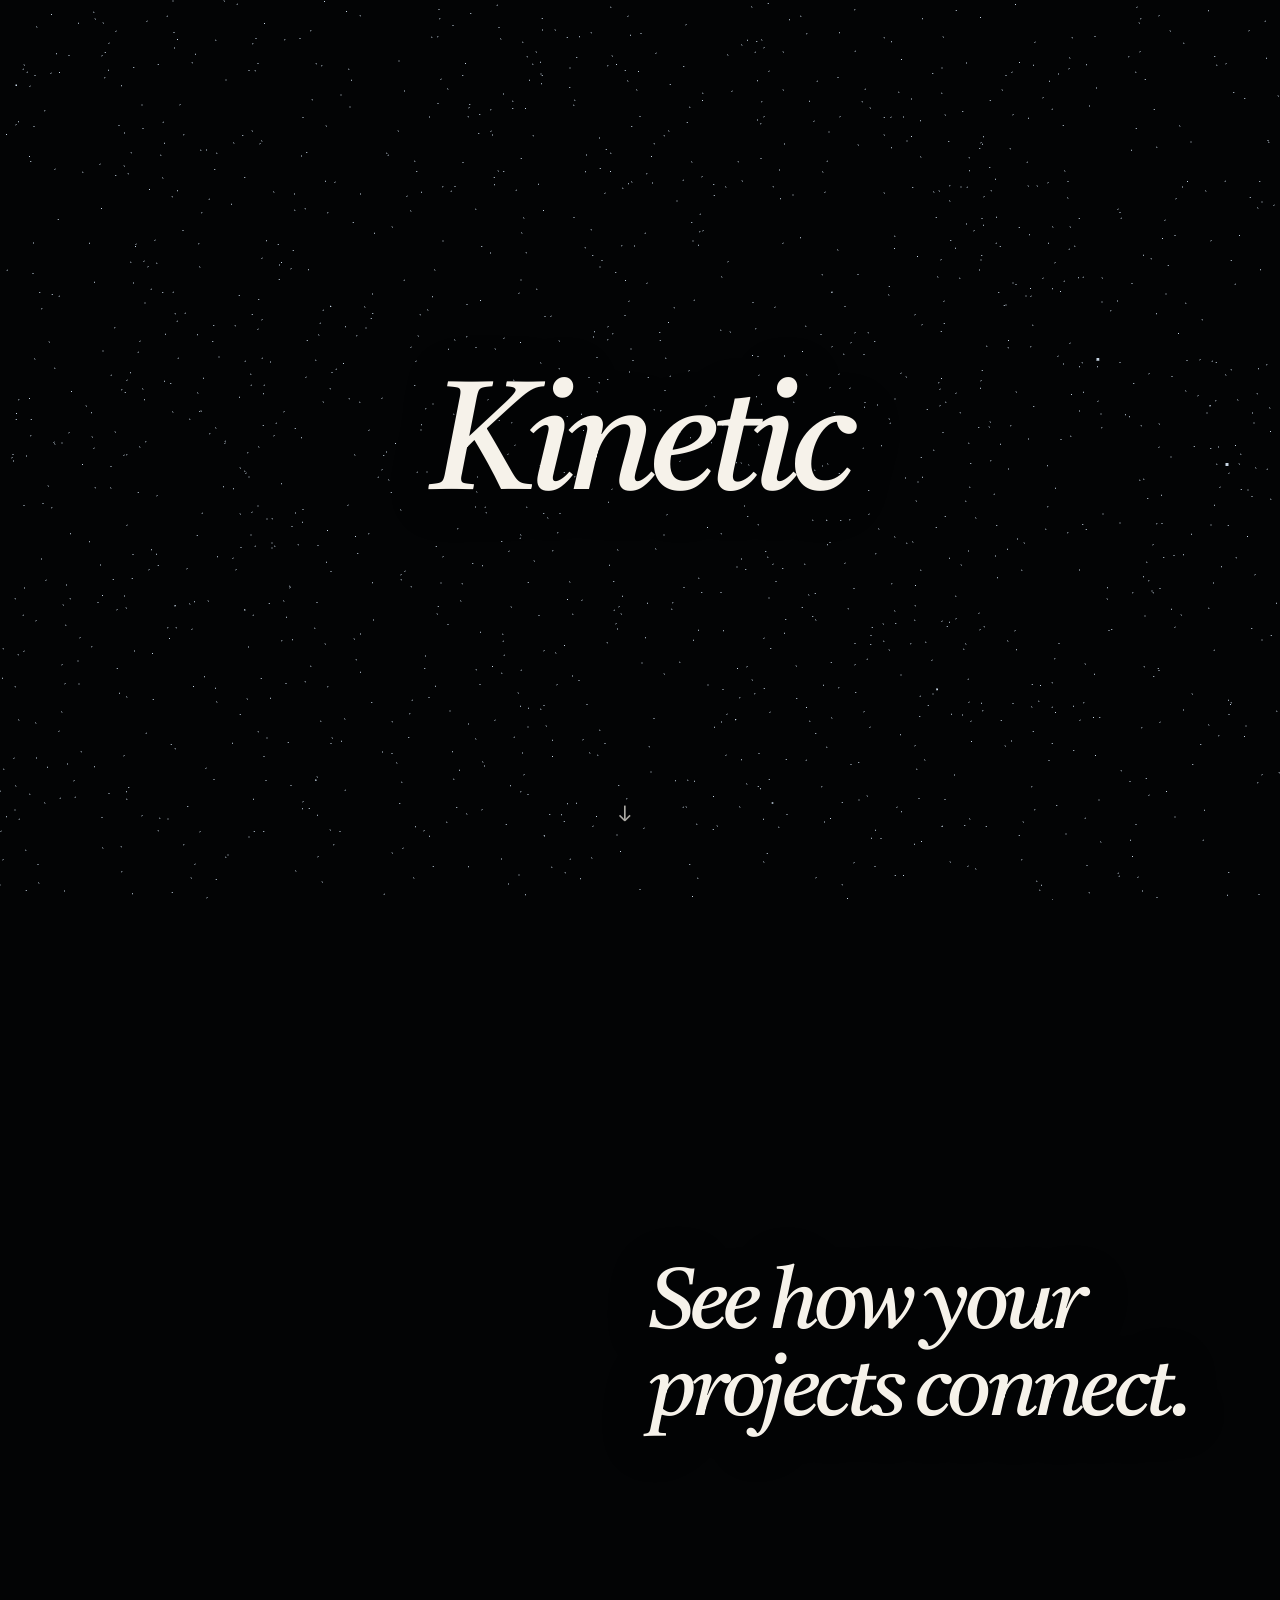
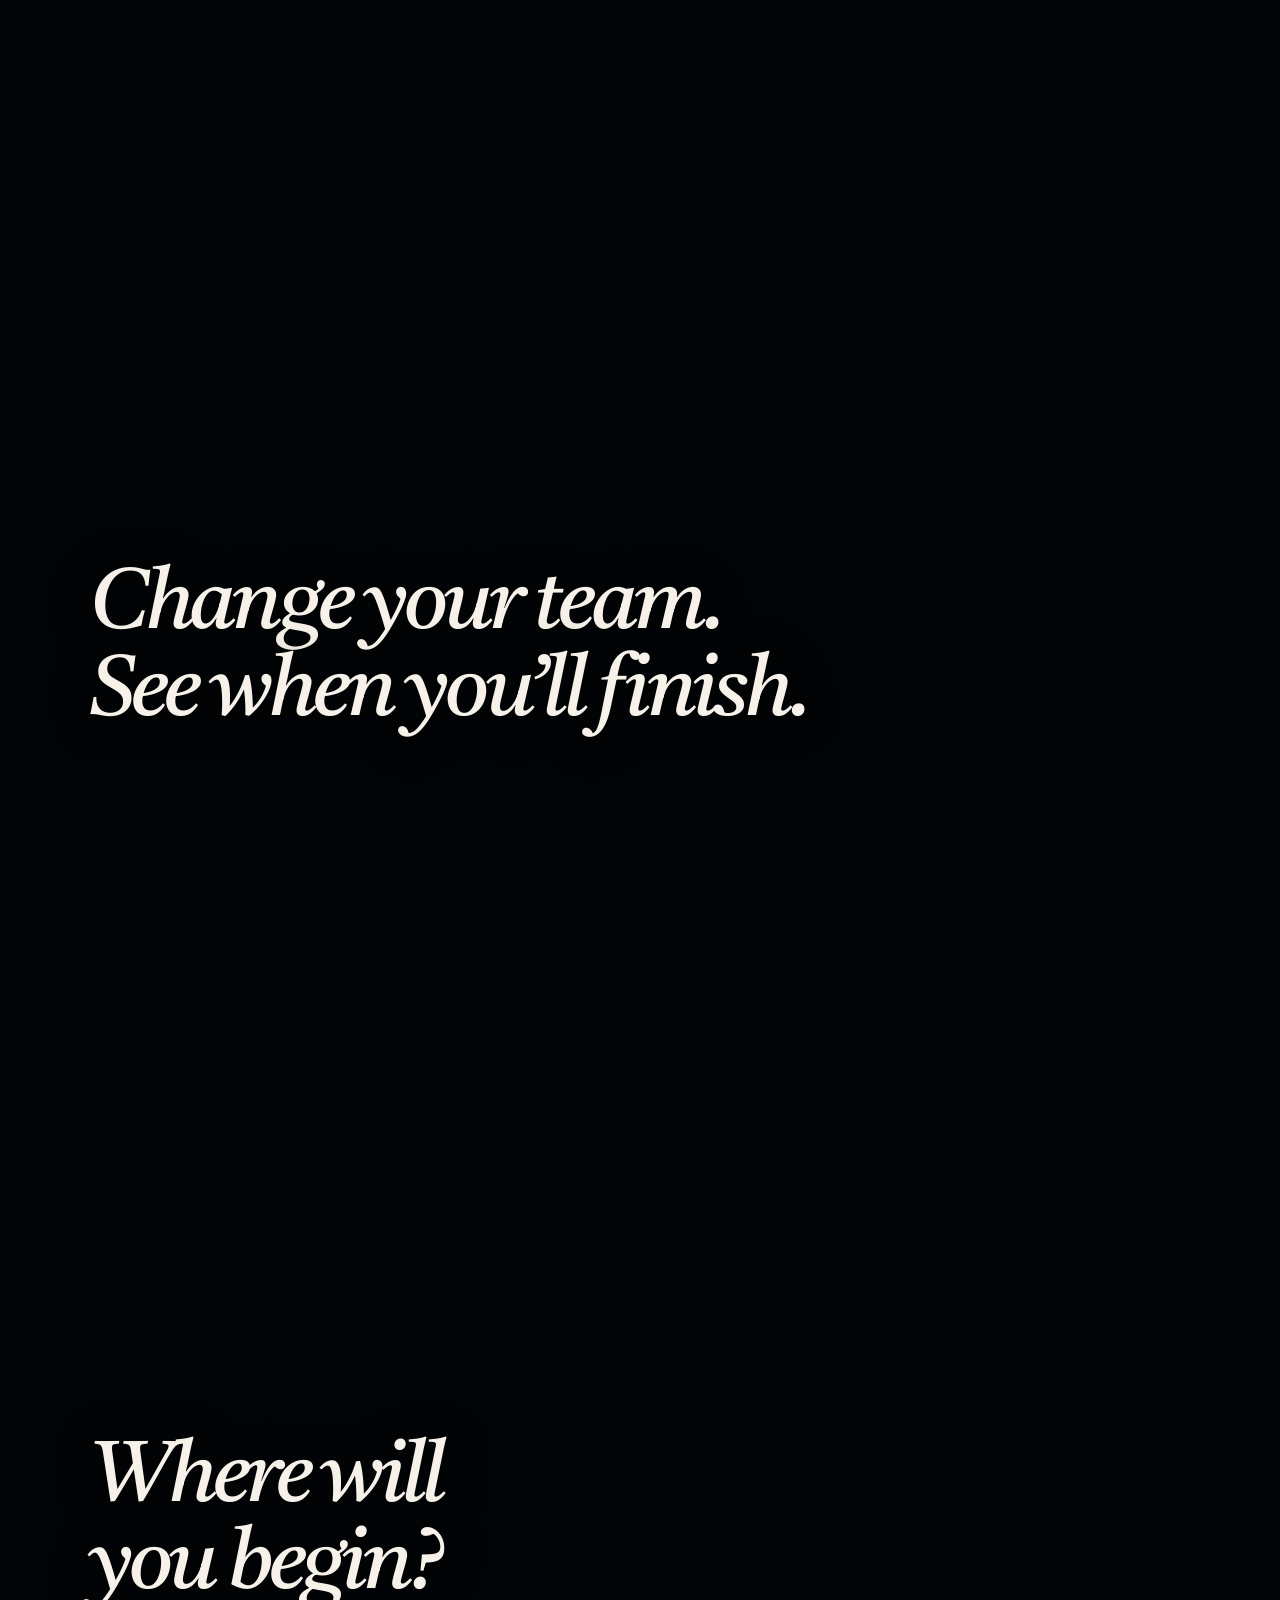
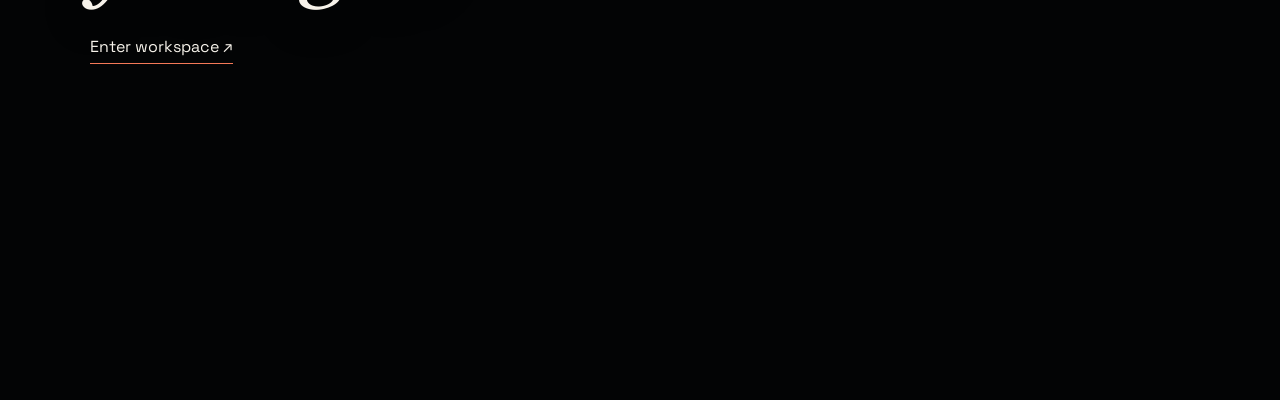
==== commit 4267f774: "Stage the opening flight and organize the workspace around universes" ====
--- a/index.html
+++ b/index.html
@@ -1,7 +1,10 @@
 <!doctype html><html lang="en"><head><meta charset="utf-8"><meta name="viewport" content="width=device-width,initial-scale=1"><meta name="theme-color" content="#101411"><title>Kinetic — Project Universe</title><link rel="stylesheet" href="atlas.css"><link rel="icon" href="assets/mark.svg"></head><body>
-<a class="sig" href="#" aria-label="Kinetic home"><img src="assets/mark.svg" alt=""><span>Kinetic</span></a><button class="menuKey" aria-label="Open navigation" aria-controls="navigation" aria-expanded="false">Menu <i>☰</i></button><nav id="navigation" hidden><a href="#">Flight</a><a href="#explore">Workspace</a><a href="simulation.html">Simulation</a></nav>
+<a class="sig" href="#" aria-label="Kinetic home"><img src="assets/mark.svg" alt=""><span>Kinetic</span></a><button class="menuKey" aria-label="Open navigation" aria-controls="navigation" aria-expanded="false">Menu <i>☰</i></button><nav id="navigation" hidden><a href="#">Flight</a><a href="#explore">Workspace</a></nav>
 <div id="boot" aria-hidden="true"><img src="assets/mark.svg" alt=""></div>
-<main id="home"><div id="flight"></div><section class="chapter"><div><h1>Kinetic<span>.</span></h1><p>Fly through your projects.</p></div><a class="scroll" href="#systems">Scroll to fly ↓</a></section>
-<section class="chapter" id="systems"><div><h2>Enter a<br>system.</h2><p>Each planet is a workstream. Fly closer to reach its tasks, owners, and deadlines.</p><a href="#explore">Explore Studio North ↗</a></div></section>
-<section class="chapter" id="forecast"><div><h2>Shift the<br>timeline.</h2><p>Give Development a second engineer and see launch move from day 19 to day 13.</p><a href="simulation.html">Try the simulation ↗</a></div></section>
-<section class="chapter last"><div><h2>Choose<br>your orbit.</h2><div id="samples"></div><small>By Nam Tran, Astin Zong &amp; Assirem Benseddik</small></div></section></main><main id="workspace" hidden><div id="toolbar"></div><article id="space"></article><aside id="details"></aside></main><dialog id="editor"><form id="form"><h2 id="formTitle"></h2><label>Name<input name="name" required maxlength="90"></label><label>Type<input name="kind" required maxlength="30"></label><label>Owner<input name="owner" maxlength="80"></label><label>Deadline<input name="due" type="date"></label><label>Effort in person-days<input name="effort" type="number" min="1" max="999" required></label><label>Status<select name="status"><option>Planned</option><option>In progress</option><option>Done</option></select></label><label>Starts after<select name="dep"></select></label><div><button type="button" onclick="editor.close()">Cancel</button> <button class="primary">Save</button></div></form></dialog><script src="atlas.js"></script><script src="assets/three.min.js"></script><script src="flight.js"></script></body></html>
+<div id="flight"></div><main id="home"><section class="chapter opening"><h1>Kinetic</h1><a href="#systems" class="cue" aria-label="Scroll to the first checkpoint">↓</a></section>
+<section class="chapter" id="systems"><h2>See how your<br>projects connect.</h2></section>
+<section class="chapter" id="forecast"><h2>Change your team.<br>See when you’ll finish.</h2></section>
+<section class="chapter last"><div><h2>Where will<br>you begin?</h2><a class="start" href="#explore">Enter workspace ↗</a></div></section></main>
+<main id="chooser" hidden><section><h1>Which universe<br>will you enter?</h1><div id="universes"></div><button id="newUniverse">＋ New universe</button></section></main>
+<dialog id="universeDialog"><form id="universeForm"><h2>New universe</h2><label>Name<input name="name" required maxlength="90" autofocus></label><label>Description (optional)<textarea name="description" maxlength="400"></textarea></label><button type="button" onclick="universeDialog.close()">Cancel</button> <button>Create universe</button></form></dialog>
+<main id="workspace" hidden><div id="toolbar"></div><article id="space"></article><aside id="details"></aside></main><dialog id="editor"><form id="form"><h2 id="formTitle"></h2><label>Name<input name="name" required maxlength="90"></label><label>Type<input name="kind" required maxlength="30"></label><label>Owner<input name="owner" maxlength="80"></label><label>Deadline<input name="due" type="date"></label><label>Effort in person-days<input name="effort" type="number" min="1" max="999" required></label><label>Status<select name="status"><option>Planned</option><option>In progress</option><option>Done</option></select></label><label>Starts after<select name="dep"></select></label><div><button type="button" onclick="editor.close()">Cancel</button> <button class="primary">Save</button></div></form></dialog><script src="atlas.js"></script><script src="assets/three.min.js"></script><script src="flight.js"></script></body></html>
--- a/atlas.css
+++ b/atlas.css
@@ -1 +1,5 @@
 @font-face{font-family:Syne;src:url(assets/display.ttf)}@font-face{font-family:Space;src:url(assets/body.ttf)}:root{color-scheme:dark;--accent:#ff7954;--dim:#aaaeb4;--line:#ffffff26;font:16px/1.45 Space,Arial,sans-serif;color:#f6f2ea;background:#030405}*{box-sizing:border-box}body{margin:0}body,html{scroll-behavior:smooth}a,button,input,select{font:inherit;color:inherit}a{text-decoration:none}button,select,input{background:#17181b;border:1px solid var(--line);border-radius:7px;padding:9px 13px}a,button,select{cursor:pointer}button,a{transition:background .2s,color .2s,transform .2s}button:hover,a:hover{color:var(--accent)}button:active,a:active{transform:scale(.97)}:focus-visible{outline:2px solid var(--accent);outline-offset:4px}[hidden]{display:none!important}.sig,.menuKey,#navigation{position:fixed;z-index:8}.sig{top:27px;left:4vw;display:flex;align-items:center;gap:10px;font:21px Syne;letter-spacing:-1.6px}.sig img{width:37px}.menuKey{right:4vw;top:24px;border-radius:30px;display:flex;gap:15px;align-items:center;background:#101116d9;backdrop-filter:blur(12px)}.menuKey i{font-style:normal;color:var(--accent)}#navigation{right:4vw;top:77px;display:grid;background:#101115f5;border:1px solid var(--line);border-radius:14px;padding:10px;width:200px}#navigation a{padding:10px}#flight{position:fixed;inset:0;pointer-events:none}canvas{display:block}#flight canvas,.interactive canvas{width:100%;height:100%}.chapter{position:relative;height:100svh;display:flex;align-items:center;padding:10vh 7vw;pointer-events:none}.chapter a{pointer-events:auto}.chapter>div{max-width:45rem}.chapter h1,.chapter h2{font:clamp(62px,8.6vw,150px)/.89 Syne,sans-serif;letter-spacing:-.085em;margin:0;text-shadow:0 4px 48px #0007}.chapter h1 span{color:var(--accent)}.chapter p{max-width:340px;font-size:clamp(17px,1.6vw,25px);margin:22px 0;color:#e2e0dc;text-shadow:0 1px 7px black}.chapter a:not(.card){display:inline-flex;border-bottom:1px solid #f47857;padding-bottom:5px}.scroll{position:absolute;bottom:7vh;font-size:13px}.chapter:nth-of-type(2){justify-content:flex-end}.last small{display:block;margin-top:32px;color:var(--dim)}#samples{margin-top:24px}.card{display:flex;align-items:center;justify-content:space-between;border-top:1px solid var(--line);padding:10px 0;gap:28px}.card small{display:none}.card strong{font-weight:400}#workspace{padding:100px 4vw 25px;display:grid;grid-template-columns:minmax(0,1fr) minmax(240px,25%);gap:20px;min-height:100svh;background:radial-gradient(at 90% 25%,#18191e,#040506 60%)}#toolbar{grid-column:1/-1;display:flex;justify-content:space-between;align-items:center;flex-wrap:wrap;gap:10px}.crumb{border:none;background:none;padding:4px}.kicker,small{font-size:11px;letter-spacing:.1em;color:var(--dim)}h2{font:clamp(24px,3vw,50px)/1 Syne;letter-spacing:-.06em;margin:12px 0}.actions{display:flex;flex-wrap:wrap;gap:6px;margin:16px 0}#space{min-width:0}.map{height:clamp(360px,55vh,800px);position:relative;overflow:hidden;background:#030405;border-radius:12px;border:1px solid var(--line)}.interactive canvas{position:absolute;inset:0;touch-action:none;cursor:grab}.interactive canvas:active{cursor:grabbing}.interactive:after{content:attr(data-hint);position:absolute;left:16px;bottom:12px;color:#bbc2c8;font-size:12px;pointer-events:none}.object{background:#0e1016cc;max-width:170px;font-size:13px}.interactive .object{position:absolute;transform:translate(-50%,-2%);z-index:1}.object small,.list small{display:block}.list{display:grid;gap:8px}.list button{text-align:left}aside,dialog{background:#121316;border:1px solid var(--line);border-radius:12px;padding:22px}aside h2,dialog h2{font-size:28px}aside p{color:#b9bcc1}aside a,.primary{color:var(--accent)}hr{border:0;border-top:1px solid var(--line);margin:24px 0}dialog{width:min(410px,92vw)}dialog::backdrop{background:#000b}label{display:grid;gap:4px;font-size:14px;margin:10px 0}#boot{position:fixed;inset:0;background:#030405;z-index:20;display:grid;place-items:center;transition:opacity .45s,visibility .45s}#boot img{width:70px;animation:pulse .85s infinite alternate}.ready #boot{opacity:0;visibility:hidden}.flat #flight{background:radial-gradient(circle at 74% 42%,#926c58,#191317 22%,#000 36%)}@keyframes pulse{to{transform:scale(.8) rotate(-9deg);opacity:.4}}@media(max-width:740px){#workspace{grid-template-columns:1fr}.chapter{align-items:flex-end;padding-bottom:21vh}.chapter h1{font-size:17vw}.chapter:nth-of-type(2){justify-content:flex-start}.chapter>div{background:radial-gradient(ellipse at left,#0008,transparent 75%)}.sig{top:21px}.menuKey{top:17px}.map{height:51vh}}@media(prefers-reduced-motion:reduce){*,html,body{animation:none!important;transition:none!important;scroll-behavior:auto}}
+.chapter{overflow:clip}.chapter>div{min-width:0}.chapter h2{font-size:clamp(48px,7.5vw,126px)}@media(max-width:560px){.chapter h1{font-size:14vw}.chapter h2{font-size:12vw}}
+@font-face{font-family:Castoro;src:url(assets/wordmark.ttf);font-style:italic;font-display:swap}
+html:has(#home:not([hidden])){scroll-snap-type:y proximity}.chapter{scroll-snap-align:start;scroll-snap-stop:always}.chapter h1,.chapter h2,#chooser h1,aside h2,dialog h2,.sig{font-family:Castoro,Georgia,serif;font-weight:400;font-style:italic;letter-spacing:-.055em}.chapter.opening{display:grid;place-items:center;align-items:center;padding:0}.opening h1{font-size:clamp(76px,12vw,194px);margin:0}.cue{position:absolute;bottom:7vh;left:50%;font:22px Space;opacity:.7;animation:descend 2.4s ease-in-out infinite}.chapter a.cue{border:none}.chapter h2{font-size:clamp(46px,6.7vw,110px);line-height:1.02}.chapter.last .start{margin-top:24px}.sig,.menuKey{visibility:hidden;opacity:0;transition:opacity .35s}.pastTitle .sig,.pastTitle .menuKey,.choosing .sig,.choosing .menuKey{visibility:visible;opacity:1}.working .sig,.working .menuKey{display:none}#boot{display:none}#chooser{position:relative;min-height:100svh;display:grid;place-items:center;padding:95px 24px 35px;backdrop-filter:blur(1.3px)}#chooser section{width:min(440px,100%)}#chooser h1{font-size:clamp(46px,6vw,80px);line-height:.98;margin:0 0 36px}#universes a{display:flex;justify-content:space-between;border-top:1px solid var(--line);padding:16px 0}#newUniverse{margin-top:18px}textarea{background:#181a1c;color:inherit;font:inherit;padding:10px;resize:vertical;border-radius:7px;border:1px solid var(--line)}#workspace{position:relative;display:block;height:100svh;min-height:0;background:#020304;padding:0}#toolbar{position:absolute;z-index:3;left:20px;top:20px;right:20px;justify-content:flex-start;font-size:14px}#toolbar div{background:#080a10c9;border-radius:20px;padding:6px 12px}#details{position:absolute;z-index:2;top:78px;left:20px;bottom:auto;max-height:calc(100svh - 95px);overflow:auto;width:min(310px,90vw);backdrop-filter:blur(16px);background:#101215e6}#space .map{height:100svh;border:0;border-radius:0}#space .list{padding:100px 5vw 30px}#space .interactive:after{bottom:20px;left:auto;right:22px}.interactive .object{border:0;background:#07090cc9;border-radius:20px;padding:5px 13px;transform:translate(-50%,26px)}.interactive .object small{letter-spacing:.02em}.working #flight{display:none}.flat #flight{background:radial-gradient(1px 1px at 26% 35%,#a9bac8,transparent),radial-gradient(1px 1px at 72% 76%,#d6c5ae,transparent),black;background-size:97px 137px,147px 109px}.flat .object{margin:12vh 12px}@keyframes descend{50%{translate:0 6px;opacity:.28}}@media(max-width:640px){#toolbar{align-items:flex-start;gap:5px;left:10px;top:10px}#toolbar div{max-width:95vw}#details{top:95px;left:10px;max-height:calc(100svh - 110px)}.chapter:not(.opening){align-items:flex-end;padding-bottom:17vh}.chapter:nth-of-type(2){justify-content:flex-start}}
+.chapter .cue{display:grid;place-items:center;width:44px;height:44px;left:calc(50% - 22px);font-size:0;animation:none}.cue:before{content:'↓';font:22px Space;animation:descend 2.4s ease-in-out infinite}
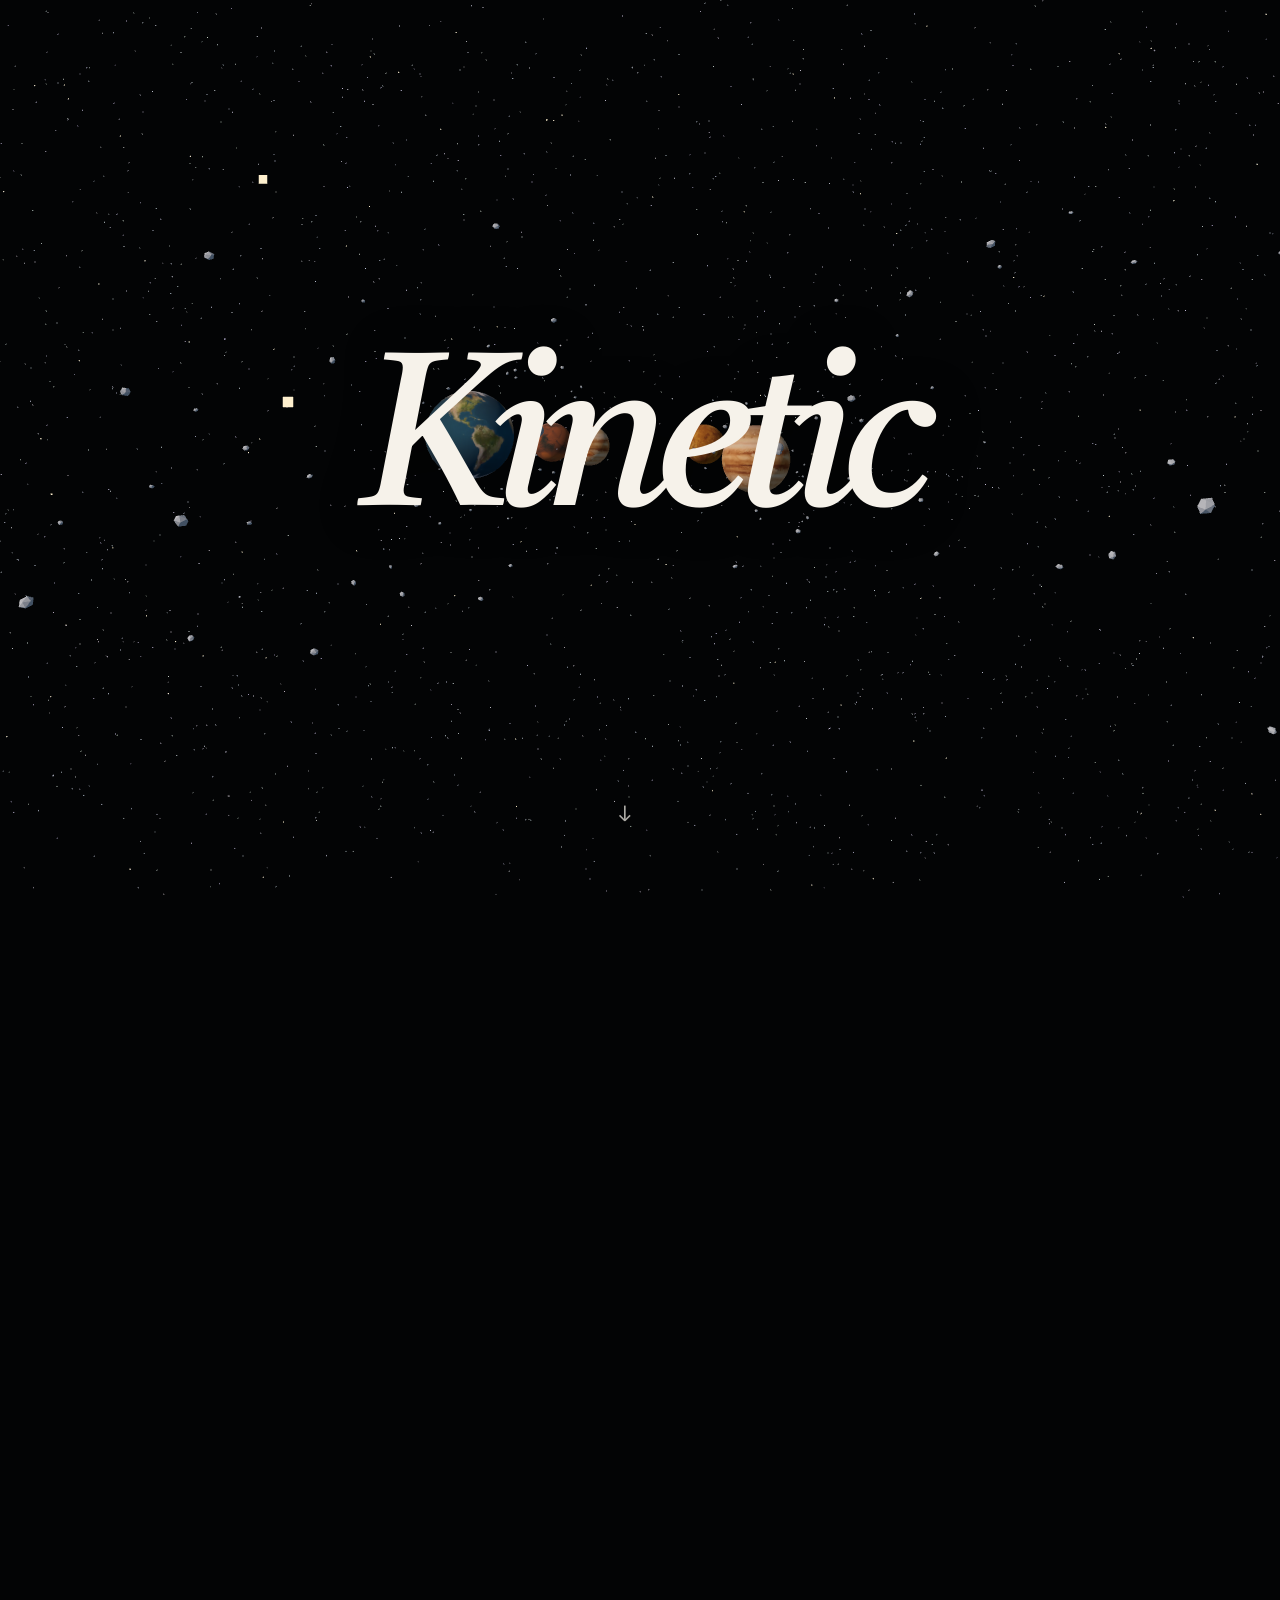
==== commit eea753f5: "Build a checkpoint flight and spatially editable project universes" ====
--- a/index.html
+++ b/index.html
@@ -1,10 +1,8 @@
 <!doctype html><html lang="en"><head><meta charset="utf-8"><meta name="viewport" content="width=device-width,initial-scale=1"><meta name="theme-color" content="#101411"><title>Kinetic — Project Universe</title><link rel="stylesheet" href="atlas.css"><link rel="icon" href="assets/mark.svg"></head><body>
-<a class="sig" href="#" aria-label="Kinetic home"><img src="assets/mark.svg" alt=""><span>Kinetic</span></a><button class="menuKey" aria-label="Open navigation" aria-controls="navigation" aria-expanded="false">Menu <i>☰</i></button><nav id="navigation" hidden><a href="#">Flight</a><a href="#explore">Workspace</a></nav>
+<a class="sig" href="#" aria-label="Kinetic home"><img src="assets/mark.svg" alt=""><span>Kinetic</span></a><button class="menuKey" aria-label="Open navigation" aria-controls="navigation" aria-expanded="false">Menu <i>☰</i></button><nav id="navigation" hidden><a href="#">Flight</a><a href="#explore">Workspace</a><a href="about.html">About us</a></nav>
 <div id="boot" aria-hidden="true"><img src="assets/mark.svg" alt=""></div>
 <div id="flight"></div><main id="home"><section class="chapter opening"><h1>Kinetic</h1><a href="#systems" class="cue" aria-label="Scroll to the first checkpoint">↓</a></section>
-<section class="chapter" id="systems"><h2>See how your<br>projects connect.</h2></section>
-<section class="chapter" id="forecast"><h2>Change your team.<br>See when you’ll finish.</h2></section>
-<section class="chapter last"><div><h2>Where will<br>you begin?</h2><a class="start" href="#explore">Enter workspace ↗</a></div></section></main>
+<section class="chapter checkpoint" id="systems"><div class="reading"><h2>Your projects,<br>in one universe.</h2><p>Open a universe for your team. Each object inside holds a piece of your work.</p></div></section><section class="chapter checkpoint" id="structure"><div class="reading"><h2>Start with<br>a galaxy.</h2><p>Use a galaxy for a project, a planet for a milestone, and moons for the tasks that get it done.</p></div></section><section class="chapter checkpoint" id="assign"><div class="reading"><h2>Give each task<br>an owner.</h2><p>Set a deadline, assign people, and mark work complete as your team moves forward.</p></div></section><section class="chapter checkpoint" id="connect"><div class="reading"><h2>Plan the<br>handoff.</h2><p>Link tasks that depend on each other. Development can begin when Design approves the layouts.</p></div></section><section class="chapter checkpoint" id="forecast"><div class="reading"><h2>One more engineer.<br>Six days earlier.</h2><p>In Studio North, two developers can build the site and CMS together. Try the staffing comparison to see launch move from day 19 to day 13.</p></div></section><section class="chapter checkpoint" id="enter"><div class="reading"><h2>Build your<br>own universe.</h2><a class="start" href="#explore">Enter workspace ↗</a></div></section></main>
 <main id="chooser" hidden><section><h1>Which universe<br>will you enter?</h1><div id="universes"></div><button id="newUniverse">＋ New universe</button></section></main>
 <dialog id="universeDialog"><form id="universeForm"><h2>New universe</h2><label>Name<input name="name" required maxlength="90" autofocus></label><label>Description (optional)<textarea name="description" maxlength="400"></textarea></label><button type="button" onclick="universeDialog.close()">Cancel</button> <button>Create universe</button></form></dialog>
-<main id="workspace" hidden><div id="toolbar"></div><article id="space"></article><aside id="details"></aside></main><dialog id="editor"><form id="form"><h2 id="formTitle"></h2><label>Name<input name="name" required maxlength="90"></label><label>Type<input name="kind" required maxlength="30"></label><label>Owner<input name="owner" maxlength="80"></label><label>Deadline<input name="due" type="date"></label><label>Effort in person-days<input name="effort" type="number" min="1" max="999" required></label><label>Status<select name="status"><option>Planned</option><option>In progress</option><option>Done</option></select></label><label>Starts after<select name="dep"></select></label><div><button type="button" onclick="editor.close()">Cancel</button> <button class="primary">Save</button></div></form></dialog><script src="atlas.js"></script><script src="assets/three.min.js"></script><script src="flight.js"></script></body></html>
+<main id="workspace" hidden><div id="toolbar"></div><article id="space"></article><aside id="details"></aside></main><dialog id="editor"><form id="form"><h2 id="formTitle"></h2><label>Name<input name="name" required maxlength="90"></label><label>Object<select name="kind"><option>Cluster</option><option>Galaxy</option><option>Stellar system</option><option>Planet</option><option>Moon</option></select></label><label>Description (optional)<textarea name="description" maxlength="240"></textarea></label><label>People assigned<input type="number" name="people" min="0" max="9999" required></label><label>Owner<input name="owner" maxlength="80"></label><label>Deadline<input name="due" type="date"></label><label>Effort in person-days<input name="effort" type="number" min="1" max="999" required></label><label>Status<select name="status"><option>Planned</option><option>In progress</option><option>Done</option></select></label><label>Starts after<select name="dep"></select></label><div><button type="button" onclick="editor.close()">Cancel</button> <button class="primary">Save</button></div></form></dialog><script src="assets/lenis.js"></script><script src="atlas.js"></script><script src="assets/three.min.js"></script><script src="flight.js"></script></body></html>
--- a/atlas.css
+++ b/atlas.css
@@ -3,3 +3,4 @@
 @font-face{font-family:Castoro;src:url(assets/wordmark.ttf);font-style:italic;font-display:swap}
 html:has(#home:not([hidden])){scroll-snap-type:y proximity}.chapter{scroll-snap-align:start;scroll-snap-stop:always}.chapter h1,.chapter h2,#chooser h1,aside h2,dialog h2,.sig{font-family:Castoro,Georgia,serif;font-weight:400;font-style:italic;letter-spacing:-.055em}.chapter.opening{display:grid;place-items:center;align-items:center;padding:0}.opening h1{font-size:clamp(76px,12vw,194px);margin:0}.cue{position:absolute;bottom:7vh;left:50%;font:22px Space;opacity:.7;animation:descend 2.4s ease-in-out infinite}.chapter a.cue{border:none}.chapter h2{font-size:clamp(46px,6.7vw,110px);line-height:1.02}.chapter.last .start{margin-top:24px}.sig,.menuKey{visibility:hidden;opacity:0;transition:opacity .35s}.pastTitle .sig,.pastTitle .menuKey,.choosing .sig,.choosing .menuKey{visibility:visible;opacity:1}.working .sig,.working .menuKey{display:none}#boot{display:none}#chooser{position:relative;min-height:100svh;display:grid;place-items:center;padding:95px 24px 35px;backdrop-filter:blur(1.3px)}#chooser section{width:min(440px,100%)}#chooser h1{font-size:clamp(46px,6vw,80px);line-height:.98;margin:0 0 36px}#universes a{display:flex;justify-content:space-between;border-top:1px solid var(--line);padding:16px 0}#newUniverse{margin-top:18px}textarea{background:#181a1c;color:inherit;font:inherit;padding:10px;resize:vertical;border-radius:7px;border:1px solid var(--line)}#workspace{position:relative;display:block;height:100svh;min-height:0;background:#020304;padding:0}#toolbar{position:absolute;z-index:3;left:20px;top:20px;right:20px;justify-content:flex-start;font-size:14px}#toolbar div{background:#080a10c9;border-radius:20px;padding:6px 12px}#details{position:absolute;z-index:2;top:78px;left:20px;bottom:auto;max-height:calc(100svh - 95px);overflow:auto;width:min(310px,90vw);backdrop-filter:blur(16px);background:#101215e6}#space .map{height:100svh;border:0;border-radius:0}#space .list{padding:100px 5vw 30px}#space .interactive:after{bottom:20px;left:auto;right:22px}.interactive .object{border:0;background:#07090cc9;border-radius:20px;padding:5px 13px;transform:translate(-50%,26px)}.interactive .object small{letter-spacing:.02em}.working #flight{display:none}.flat #flight{background:radial-gradient(1px 1px at 26% 35%,#a9bac8,transparent),radial-gradient(1px 1px at 72% 76%,#d6c5ae,transparent),black;background-size:97px 137px,147px 109px}.flat .object{margin:12vh 12px}@keyframes descend{50%{translate:0 6px;opacity:.28}}@media(max-width:640px){#toolbar{align-items:flex-start;gap:5px;left:10px;top:10px}#toolbar div{max-width:95vw}#details{top:95px;left:10px;max-height:calc(100svh - 110px)}.chapter:not(.opening){align-items:flex-end;padding-bottom:17vh}.chapter:nth-of-type(2){justify-content:flex-start}}
 .chapter .cue{display:grid;place-items:center;width:44px;height:44px;left:calc(50% - 22px);font-size:0;animation:none}.cue:before{content:'↓';font:22px Space;animation:descend 2.4s ease-in-out infinite}
+html:has(#home:not([hidden])){scroll-snap-type:none}html.lenis,html.lenis body{scroll-behavior:auto}.opening h1{font-size:clamp(104px,17vw,270px);letter-spacing:-.075em}.checkpoint{position:relative;overflow:visible;pointer-events:none}.checkpoint .reading{position:fixed;top:50%;left:7vw;transform:translateY(-50%);width:min(49vw,700px);visibility:hidden}.checkpoint:nth-child(even) .reading{left:auto;right:6vw}.reading h2{font-size:clamp(38px,5.9vw,96px)}.reading p{font-size:clamp(16px,1.3vw,20px);max-width:36ch;line-height:1.55;color:#dededc}.reading .start{margin-top:22px}#universes a{transition:padding .24s,background .24s}#universes a:hover,#universes a:focus-visible{padding-left:14px;padding-right:14px;background:#ffffff0c}.choosing #chooser section{animation:arrival .5s ease-out}.interactive .object{touch-action:none;cursor:grab;user-select:none}.interactive .object:active{cursor:grabbing}.about{max-width:700px;margin:auto;padding:8vh 6vw}.about h1{font:italic clamp(64px,9vw,118px) Castoro;margin:.5em 0}.about p{color:#cbcdd0;line-height:1.75}.about h2{font:italic 36px Castoro;margin-top:1.2em}.about a{color:#ffab88}@keyframes arrival{from{opacity:.1;transform:translateY(8px)}to{opacity:1;transform:none}}@media(max-width:640px){.checkpoint .reading,.checkpoint:nth-child(even) .reading{width:86vw;left:7vw;right:auto;top:64%}.opening h1{font-size:23vw}}dialog{max-height:90svh;overflow:auto}
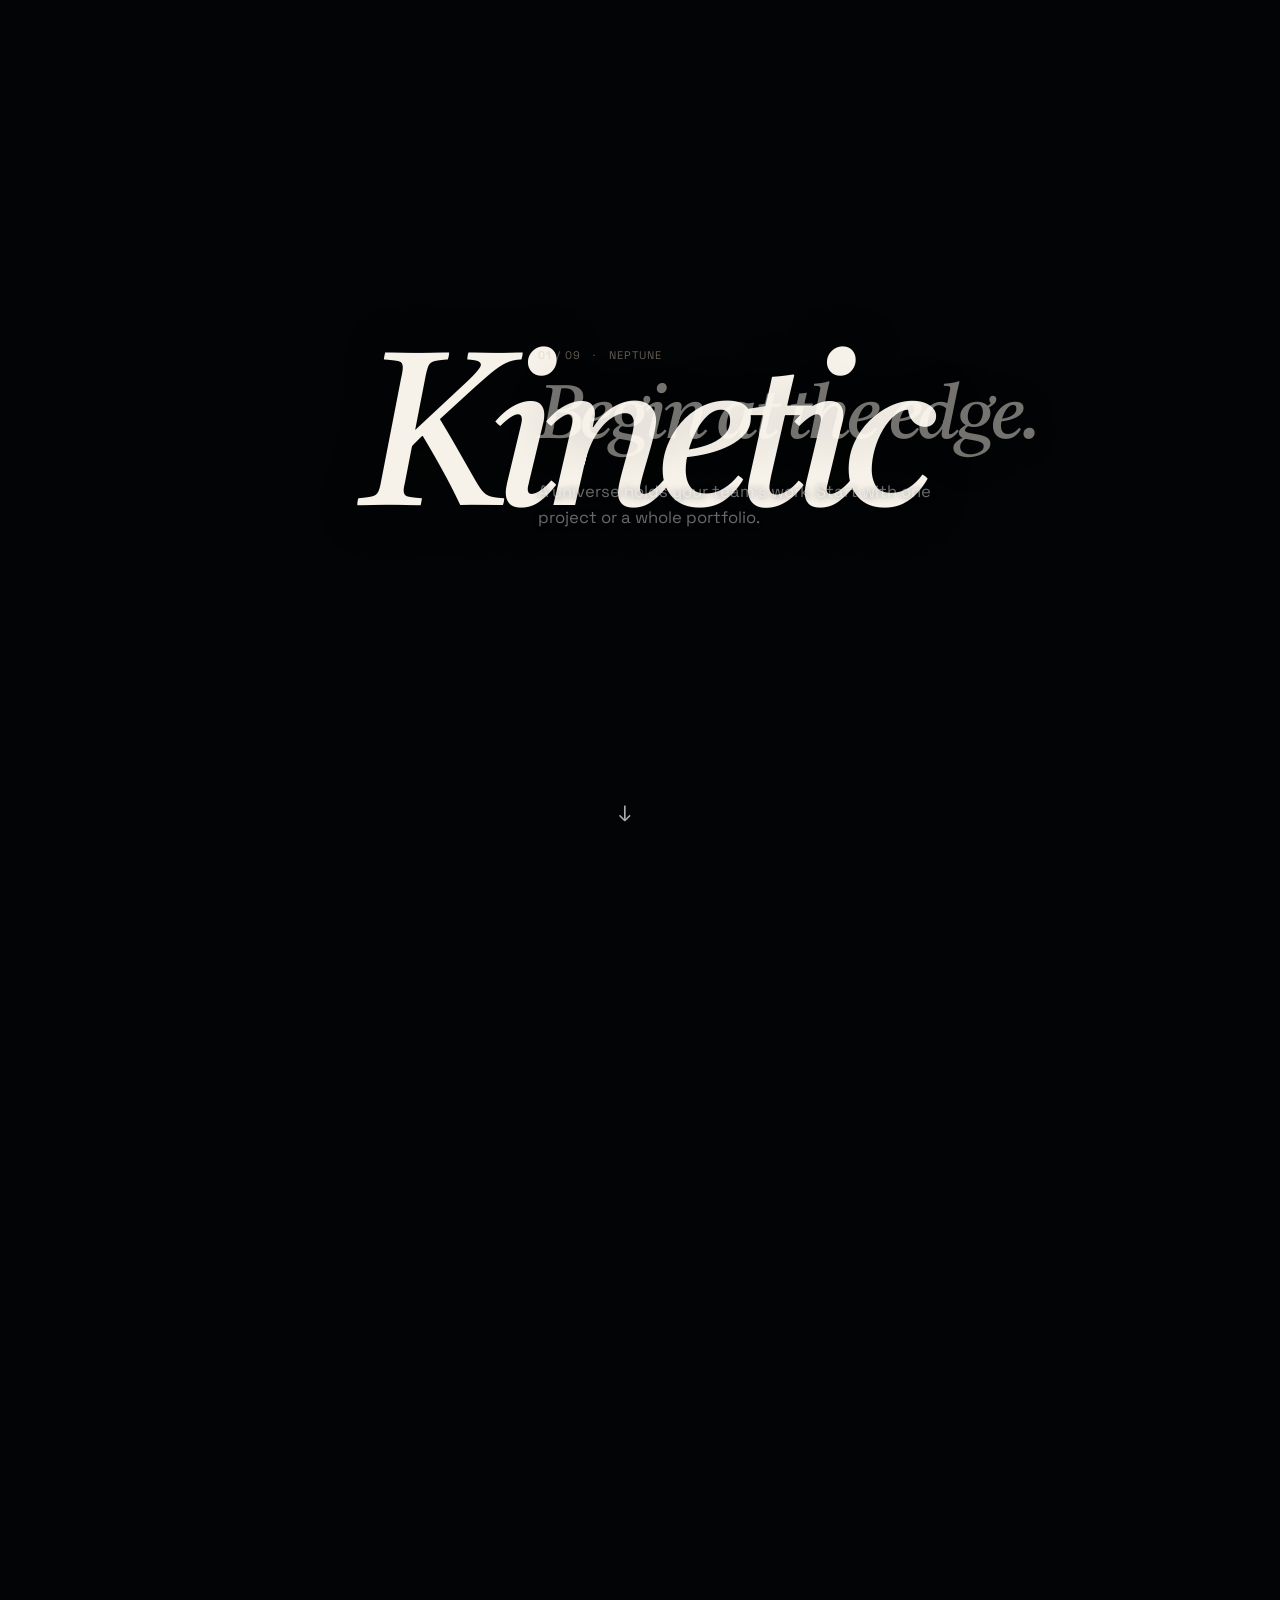
==== commit d9c77f26: "Fly the solar itinerary and enforce nested project universes" ====
--- a/index.html
+++ b/index.html
@@ -1,8 +1,8 @@
 <!doctype html><html lang="en"><head><meta charset="utf-8"><meta name="viewport" content="width=device-width,initial-scale=1"><meta name="theme-color" content="#101411"><title>Kinetic — Project Universe</title><link rel="stylesheet" href="atlas.css"><link rel="icon" href="assets/mark.svg"></head><body>
 <a class="sig" href="#" aria-label="Kinetic home"><img src="assets/mark.svg" alt=""><span>Kinetic</span></a><button class="menuKey" aria-label="Open navigation" aria-controls="navigation" aria-expanded="false">Menu <i>☰</i></button><nav id="navigation" hidden><a href="#">Flight</a><a href="#explore">Workspace</a><a href="about.html">About us</a></nav>
 <div id="boot" aria-hidden="true"><img src="assets/mark.svg" alt=""></div>
-<div id="flight"></div><main id="home"><section class="chapter opening"><h1>Kinetic</h1><a href="#systems" class="cue" aria-label="Scroll to the first checkpoint">↓</a></section>
-<section class="chapter checkpoint" id="systems"><div class="reading"><h2>Your projects,<br>in one universe.</h2><p>Open a universe for your team. Each object inside holds a piece of your work.</p></div></section><section class="chapter checkpoint" id="structure"><div class="reading"><h2>Start with<br>a galaxy.</h2><p>Use a galaxy for a project, a planet for a milestone, and moons for the tasks that get it done.</p></div></section><section class="chapter checkpoint" id="assign"><div class="reading"><h2>Give each task<br>an owner.</h2><p>Set a deadline, assign people, and mark work complete as your team moves forward.</p></div></section><section class="chapter checkpoint" id="connect"><div class="reading"><h2>Plan the<br>handoff.</h2><p>Link tasks that depend on each other. Development can begin when Design approves the layouts.</p></div></section><section class="chapter checkpoint" id="forecast"><div class="reading"><h2>One more engineer.<br>Six days earlier.</h2><p>In Studio North, two developers can build the site and CMS together. Try the staffing comparison to see launch move from day 19 to day 13.</p></div></section><section class="chapter checkpoint" id="enter"><div class="reading"><h2>Build your<br>own universe.</h2><a class="start" href="#explore">Enter workspace ↗</a></div></section></main>
-<main id="chooser" hidden><section><h1>Which universe<br>will you enter?</h1><div id="universes"></div><button id="newUniverse">＋ New universe</button></section></main>
+<div id="flight"></div><main id="home"><section class="chapter opening"><h1>Kinetic</h1><a href="#neptune" class="cue" aria-label="Scroll to the first checkpoint">↓</a></section>
+<section class="chapter checkpoint" id="neptune"><div class="reading"><small>01 / 09　·　NEPTUNE</small><h2>Begin at the edge.</h2><p>A universe holds your team’s work. Start with one project or a whole portfolio.</p></div></section><section class="chapter checkpoint" id="uranus"><div class="reading"><small>02 / 09　·　URANUS</small><h2>Group related projects.</h2><p>Create a cluster for a division or program. Give each project its own galaxy.</p></div></section><section class="chapter checkpoint" id="saturn"><div class="reading"><small>03 / 09　·　SATURN</small><h2>Build the structure.</h2><p>Inside a galaxy, add stellar systems for the different streams of work.</p></div></section><section class="chapter checkpoint" id="jupiter"><div class="reading"><small>04 / 09　·　JUPITER</small><h2>Show what matters.</h2><p>Priority changes an object’s size. A critical milestone stands out from routine work.</p></div></section><section class="chapter checkpoint" id="mars"><div class="reading"><small>05 / 09　·　MARS</small><h2>Break it down.</h2><p>Place milestones inside a system as planets. Add moons for the tasks that get each milestone done.</p></div></section><section class="chapter checkpoint" id="earth"><div class="reading"><small>06 / 09　·　EARTH</small><h2>Bring in your team.</h2><p>Set an owner, a deadline, and the number of people assigned to each object.</p></div></section><section class="chapter checkpoint" id="venus"><div class="reading"><small>07 / 09　·　VENUS</small><h2>Connect the handoffs.</h2><p>Choose which task must finish before another one can start.</p></div></section><section class="chapter checkpoint" id="mercury"><div class="reading"><small>08 / 09　·　MERCURY</small><h2>Try a different crew.</h2><p>Compare staffing in the workspace tools to see how capacity affects the finish date.</p></div></section><section class="chapter checkpoint" id="sun"><div class="reading"><small>09 / 09　·　SUN</small><h2>Start your universe.</h2><a class="start" href="#explore">Enter workspace ↗</a></div></section><div id="road" aria-label="Flight itinerary"><a href="#neptune" aria-label="Fly to Neptune"><span>Neptune</span><i></i></a><a href="#uranus" aria-label="Fly to Uranus"><span>Uranus</span><i></i></a><a href="#saturn" aria-label="Fly to Saturn"><span>Saturn</span><i></i></a><a href="#jupiter" aria-label="Fly to Jupiter"><span>Jupiter</span><i></i></a><a href="#mars" aria-label="Fly to Mars"><span>Mars</span><i></i></a><a href="#earth" aria-label="Fly to Earth"><span>Earth</span><i></i></a><a href="#venus" aria-label="Fly to Venus"><span>Venus</span><i></i></a><a href="#mercury" aria-label="Fly to Mercury"><span>Mercury</span><i></i></a><a href="#sun" aria-label="Fly to Sun"><span>Sun</span><i></i></a></div></main>
+<main id="chooser" hidden><section><h1>Your universes</h1><div id="universes"></div><button id="newUniverse">＋ Create universe</button></section></main>
 <dialog id="universeDialog"><form id="universeForm"><h2>New universe</h2><label>Name<input name="name" required maxlength="90" autofocus></label><label>Description (optional)<textarea name="description" maxlength="400"></textarea></label><button type="button" onclick="universeDialog.close()">Cancel</button> <button>Create universe</button></form></dialog>
-<main id="workspace" hidden><div id="toolbar"></div><article id="space"></article><aside id="details"></aside></main><dialog id="editor"><form id="form"><h2 id="formTitle"></h2><label>Name<input name="name" required maxlength="90"></label><label>Object<select name="kind"><option>Cluster</option><option>Galaxy</option><option>Stellar system</option><option>Planet</option><option>Moon</option></select></label><label>Description (optional)<textarea name="description" maxlength="240"></textarea></label><label>People assigned<input type="number" name="people" min="0" max="9999" required></label><label>Owner<input name="owner" maxlength="80"></label><label>Deadline<input name="due" type="date"></label><label>Effort in person-days<input name="effort" type="number" min="1" max="999" required></label><label>Status<select name="status"><option>Planned</option><option>In progress</option><option>Done</option></select></label><label>Starts after<select name="dep"></select></label><div><button type="button" onclick="editor.close()">Cancel</button> <button class="primary">Save</button></div></form></dialog><script src="assets/lenis.js"></script><script src="atlas.js"></script><script src="assets/three.min.js"></script><script src="flight.js"></script></body></html>
+<main id="workspace" hidden><div id="toolbar"></div><article id="space"></article><aside id="details"></aside></main><dialog id="guide"><h2 id="guideTitle"></h2><p id="guideText"></p><button id="skip">Skip tutorial</button> <button id="next">Start tour</button></dialog><dialog id="editor"><form id="form"><h2 id="formTitle"></h2><label>Name<input name="name" required maxlength="90"></label><label>Object<select name="kind"><option>Cluster</option><option>Galaxy</option><option>Stellar system</option><option>Planet</option><option>Moon</option></select></label><label>Appearance<select name="skin"></select></label><label>Priority<select name="priority"><option>Normal</option><option>High</option><option>Critical</option></select></label><details><summary>Planning details</summary><label>Description (optional)<textarea name="description" maxlength="240"></textarea></label><label>People assigned<input type="number" name="people" min="0" max="9999" required></label><label>Owner<input name="owner" maxlength="80"></label><label>Deadline<input name="due" type="date"></label><label>Effort in person-days<input name="effort" type="number" min="1" max="999" required></label><label>Status<select name="status"><option>Planned</option><option>In progress</option><option>Done</option></select></label><label>Starts after<select name="dep"></select></label></details><div><button type="button" onclick="editor.close()">Cancel</button> <button class="primary">Save</button></div></form></dialog><script src="assets/lenis.js"></script><script src="atlas.js"></script><script src="assets/three.min.js"></script><script src="flight.js"></script></body></html>
--- a/atlas.css
+++ b/atlas.css
@@ -4,3 +4,5 @@
 html:has(#home:not([hidden])){scroll-snap-type:y proximity}.chapter{scroll-snap-align:start;scroll-snap-stop:always}.chapter h1,.chapter h2,#chooser h1,aside h2,dialog h2,.sig{font-family:Castoro,Georgia,serif;font-weight:400;font-style:italic;letter-spacing:-.055em}.chapter.opening{display:grid;place-items:center;align-items:center;padding:0}.opening h1{font-size:clamp(76px,12vw,194px);margin:0}.cue{position:absolute;bottom:7vh;left:50%;font:22px Space;opacity:.7;animation:descend 2.4s ease-in-out infinite}.chapter a.cue{border:none}.chapter h2{font-size:clamp(46px,6.7vw,110px);line-height:1.02}.chapter.last .start{margin-top:24px}.sig,.menuKey{visibility:hidden;opacity:0;transition:opacity .35s}.pastTitle .sig,.pastTitle .menuKey,.choosing .sig,.choosing .menuKey{visibility:visible;opacity:1}.working .sig,.working .menuKey{display:none}#boot{display:none}#chooser{position:relative;min-height:100svh;display:grid;place-items:center;padding:95px 24px 35px;backdrop-filter:blur(1.3px)}#chooser section{width:min(440px,100%)}#chooser h1{font-size:clamp(46px,6vw,80px);line-height:.98;margin:0 0 36px}#universes a{display:flex;justify-content:space-between;border-top:1px solid var(--line);padding:16px 0}#newUniverse{margin-top:18px}textarea{background:#181a1c;color:inherit;font:inherit;padding:10px;resize:vertical;border-radius:7px;border:1px solid var(--line)}#workspace{position:relative;display:block;height:100svh;min-height:0;background:#020304;padding:0}#toolbar{position:absolute;z-index:3;left:20px;top:20px;right:20px;justify-content:flex-start;font-size:14px}#toolbar div{background:#080a10c9;border-radius:20px;padding:6px 12px}#details{position:absolute;z-index:2;top:78px;left:20px;bottom:auto;max-height:calc(100svh - 95px);overflow:auto;width:min(310px,90vw);backdrop-filter:blur(16px);background:#101215e6}#space .map{height:100svh;border:0;border-radius:0}#space .list{padding:100px 5vw 30px}#space .interactive:after{bottom:20px;left:auto;right:22px}.interactive .object{border:0;background:#07090cc9;border-radius:20px;padding:5px 13px;transform:translate(-50%,26px)}.interactive .object small{letter-spacing:.02em}.working #flight{display:none}.flat #flight{background:radial-gradient(1px 1px at 26% 35%,#a9bac8,transparent),radial-gradient(1px 1px at 72% 76%,#d6c5ae,transparent),black;background-size:97px 137px,147px 109px}.flat .object{margin:12vh 12px}@keyframes descend{50%{translate:0 6px;opacity:.28}}@media(max-width:640px){#toolbar{align-items:flex-start;gap:5px;left:10px;top:10px}#toolbar div{max-width:95vw}#details{top:95px;left:10px;max-height:calc(100svh - 110px)}.chapter:not(.opening){align-items:flex-end;padding-bottom:17vh}.chapter:nth-of-type(2){justify-content:flex-start}}
 .chapter .cue{display:grid;place-items:center;width:44px;height:44px;left:calc(50% - 22px);font-size:0;animation:none}.cue:before{content:'↓';font:22px Space;animation:descend 2.4s ease-in-out infinite}
 html:has(#home:not([hidden])){scroll-snap-type:none}html.lenis,html.lenis body{scroll-behavior:auto}.opening h1{font-size:clamp(104px,17vw,270px);letter-spacing:-.075em}.checkpoint{position:relative;overflow:visible;pointer-events:none}.checkpoint .reading{position:fixed;top:50%;left:7vw;transform:translateY(-50%);width:min(49vw,700px);visibility:hidden}.checkpoint:nth-child(even) .reading{left:auto;right:6vw}.reading h2{font-size:clamp(38px,5.9vw,96px)}.reading p{font-size:clamp(16px,1.3vw,20px);max-width:36ch;line-height:1.55;color:#dededc}.reading .start{margin-top:22px}#universes a{transition:padding .24s,background .24s}#universes a:hover,#universes a:focus-visible{padding-left:14px;padding-right:14px;background:#ffffff0c}.choosing #chooser section{animation:arrival .5s ease-out}.interactive .object{touch-action:none;cursor:grab;user-select:none}.interactive .object:active{cursor:grabbing}.about{max-width:700px;margin:auto;padding:8vh 6vw}.about h1{font:italic clamp(64px,9vw,118px) Castoro;margin:.5em 0}.about p{color:#cbcdd0;line-height:1.75}.about h2{font:italic 36px Castoro;margin-top:1.2em}.about a{color:#ffab88}@keyframes arrival{from{opacity:.1;transform:translateY(8px)}to{opacity:1;transform:none}}@media(max-width:640px){.checkpoint .reading,.checkpoint:nth-child(even) .reading{width:86vw;left:7vw;right:auto;top:64%}.opening h1{font-size:23vw}}dialog{max-height:90svh;overflow:auto}
+.checkpoint{height:185svh}.checkpoint:last-of-type{height:100svh}.checkpoint .reading{transition:opacity .5s ease-out}.reading small{display:block;color:#d5c4af;margin-bottom:16px}#road{position:fixed;z-index:4;right:1.7vw;top:50%;transform:translateY(-50%);display:flex;flex-direction:column;visibility:hidden;opacity:0;transition:opacity .35s}.pastTitle #road{visibility:visible;opacity:1}#road:before,#road:after{content:'';position:absolute;right:6px;top:12px;bottom:12px;width:1px;background:#ffffff30}#road:after{background:#ffc5a0;transform-origin:top;transform:scaleY(var(--travel,0))}#road a{height:25px;display:flex;gap:8px;align-items:center;justify-content:flex-end;font-size:10px;z-index:1}#road i{width:5px;height:5px;background:#a4a7ae;border-radius:50%;margin-right:4px}#road span{opacity:0}#road .current span,#road a:hover span,#road a:focus-visible span{opacity:1}#road .current i{background:#ffbe95;box-shadow:0 0 8px #ff9b70}.chapter:nth-child(even) .reading{right:9vw}#chooser{background:radial-gradient(ellipse at 26% 35%,#5d8acd42,transparent 33%),radial-gradient(ellipse at 83% 63%,#b2696840,transparent 25%)}#newUniverse{border-radius:50px;padding:15px 26px;background:#f0e8db;color:#16141a;border:0}#chooser h1{font-size:clamp(56px,8vw,100px)}#form details{margin:16px 0;color:#c1c5ca}summary{cursor:pointer}#guide p{color:var(--dim);margin:20px 0}.about{position:relative;z-index:1}.aboutSky{position:fixed;inset:0;width:100%;height:100%;pointer-events:none}#form label[hidden]{display:none}@media(max-width:640px){#road span{display:none}.chapter:nth-child(even) .reading{right:auto}}
+#universes{display:grid;grid-template-columns:repeat(auto-fit,minmax(145px,1fr));gap:12px}#universes a{position:relative;isolation:isolate;min-height:112px;align-items:end;padding:13px;border:1px solid #ffffff2b;border-radius:14px;background:radial-gradient(ellipse at 25% 10%,#38445295,transparent 75%);overflow:hidden}#universes a:before{content:'';position:absolute;z-index:-1;width:68px;height:24px;left:30%;top:25%;border-radius:50%;border:1px solid #b6b4c7aa;box-shadow:0 0 20px #96c4fa38,inset 0 0 16px #8eabe747;transform:rotate(-26deg)}#chooser section:before{content:'';position:absolute;inset:0;pointer-events:none;z-index:-1;background:radial-gradient(ellipse at 23% 32%,#b9e2ff6b 0, #688ce82c 3%,transparent 19%),radial-gradient(ellipse at 80% 65%,#ffb67e3b,transparent 17%);filter:blur(12px)}#chooser section{isolation:isolate}.checkpoint[id="sun"]{height:100svh}#form .primary{margin:10px 0}
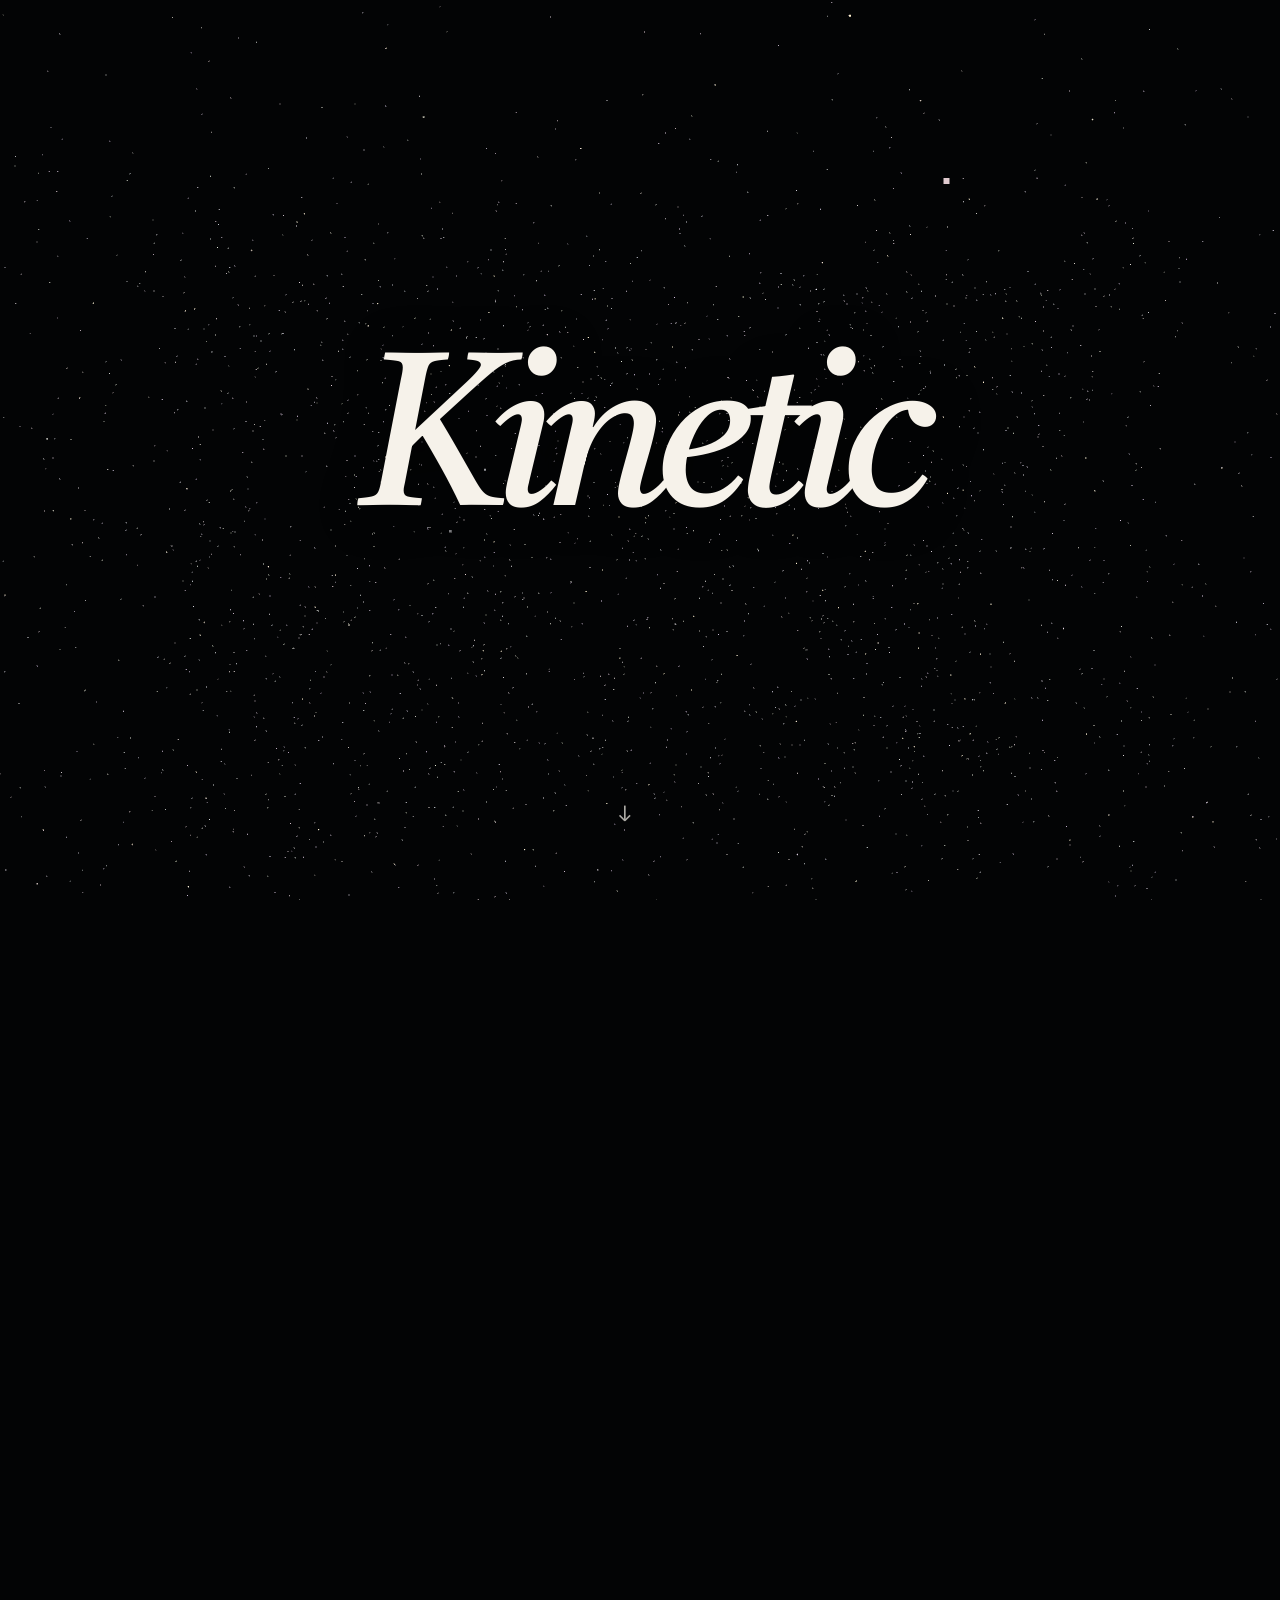
==== commit f6112225: "Restore the star field and separate the nine flight readings" ====
--- a/index.html
+++ b/index.html
@@ -2,7 +2,7 @@
 <a class="sig" href="#" aria-label="Kinetic home"><img src="assets/mark.svg" alt=""><span>Kinetic</span></a><button class="menuKey" aria-label="Open navigation" aria-controls="navigation" aria-expanded="false">Menu <i>☰</i></button><nav id="navigation" hidden><a href="#">Flight</a><a href="#explore">Workspace</a><a href="about.html">About us</a></nav>
 <div id="boot" aria-hidden="true"><img src="assets/mark.svg" alt=""></div>
 <div id="flight"></div><main id="home"><section class="chapter opening"><h1>Kinetic</h1><a href="#neptune" class="cue" aria-label="Scroll to the first checkpoint">↓</a></section>
-<section class="chapter checkpoint" id="neptune"><div class="reading"><small>01 / 09　·　NEPTUNE</small><h2>Begin at the edge.</h2><p>A universe holds your team’s work. Start with one project or a whole portfolio.</p></div></section><section class="chapter checkpoint" id="uranus"><div class="reading"><small>02 / 09　·　URANUS</small><h2>Group related projects.</h2><p>Create a cluster for a division or program. Give each project its own galaxy.</p></div></section><section class="chapter checkpoint" id="saturn"><div class="reading"><small>03 / 09　·　SATURN</small><h2>Build the structure.</h2><p>Inside a galaxy, add stellar systems for the different streams of work.</p></div></section><section class="chapter checkpoint" id="jupiter"><div class="reading"><small>04 / 09　·　JUPITER</small><h2>Show what matters.</h2><p>Priority changes an object’s size. A critical milestone stands out from routine work.</p></div></section><section class="chapter checkpoint" id="mars"><div class="reading"><small>05 / 09　·　MARS</small><h2>Break it down.</h2><p>Place milestones inside a system as planets. Add moons for the tasks that get each milestone done.</p></div></section><section class="chapter checkpoint" id="earth"><div class="reading"><small>06 / 09　·　EARTH</small><h2>Bring in your team.</h2><p>Set an owner, a deadline, and the number of people assigned to each object.</p></div></section><section class="chapter checkpoint" id="venus"><div class="reading"><small>07 / 09　·　VENUS</small><h2>Connect the handoffs.</h2><p>Choose which task must finish before another one can start.</p></div></section><section class="chapter checkpoint" id="mercury"><div class="reading"><small>08 / 09　·　MERCURY</small><h2>Try a different crew.</h2><p>Compare staffing in the workspace tools to see how capacity affects the finish date.</p></div></section><section class="chapter checkpoint" id="sun"><div class="reading"><small>09 / 09　·　SUN</small><h2>Start your universe.</h2><a class="start" href="#explore">Enter workspace ↗</a></div></section><div id="road" aria-label="Flight itinerary"><a href="#neptune" aria-label="Fly to Neptune"><span>Neptune</span><i></i></a><a href="#uranus" aria-label="Fly to Uranus"><span>Uranus</span><i></i></a><a href="#saturn" aria-label="Fly to Saturn"><span>Saturn</span><i></i></a><a href="#jupiter" aria-label="Fly to Jupiter"><span>Jupiter</span><i></i></a><a href="#mars" aria-label="Fly to Mars"><span>Mars</span><i></i></a><a href="#earth" aria-label="Fly to Earth"><span>Earth</span><i></i></a><a href="#venus" aria-label="Fly to Venus"><span>Venus</span><i></i></a><a href="#mercury" aria-label="Fly to Mercury"><span>Mercury</span><i></i></a><a href="#sun" aria-label="Fly to Sun"><span>Sun</span><i></i></a></div></main>
+<section class="chapter checkpoint" id="neptune"><div class="reading"><small>01 / 09　·　NEPTUNE</small><h2>Set the boundary.</h2><p>Create a universe for one team or business. Its projects, deadlines, and staffing forecasts stay together and are saved in this browser.</p></div></section><section class="chapter checkpoint" id="uranus"><div class="reading"><small>02 / 09　·　URANUS</small><h2>Group related projects.</h2><p>Use a galaxy for a standalone project. When several projects share a program or client, put their galaxies in one cluster.</p></div></section><section class="chapter checkpoint" id="saturn"><div class="reading"><small>03 / 09　·　SATURN</small><h2>Divide the work.</h2><p>Open a galaxy and add a stellar system for each workstream. Design and Development can share a project while keeping separate milestones.</p></div></section><section class="chapter checkpoint" id="jupiter"><div class="reading"><small>04 / 09　·　JUPITER</small><h2>Make priorities visible.</h2><p>Give an object Normal, High, or Critical priority. Its size changes on the map, so the team can spot important work before opening the details.</p></div></section><section class="chapter checkpoint" id="mars"><div class="reading"><small>05 / 09　·　MARS</small><h2>Plan a milestone.</h2><p>Add a planet inside a stellar system, then add moons for its tasks. A launch milestone might contain final QA, approval, and release.</p></div></section><section class="chapter checkpoint" id="earth"><div class="reading"><small>06 / 09　·　EARTH</small><h2>Assign the work.</h2><p>Record an owner, deadline, and effort in person-days. Update the status as work moves from planned to in progress to done.</p></div></section><section class="chapter checkpoint" id="venus"><div class="reading"><small>07 / 09　·　VENUS</small><h2>Sequence the handoffs.</h2><p>In Planning details, use Starts after to choose a prerequisite. The forecast schedules the dependent task after that prerequisite finishes.</p></div></section><section class="chapter checkpoint" id="mercury"><div class="reading"><small>08 / 09　·　MERCURY</small><h2>Compare finish dates.</h2><p>Open Workspace tools and compare staffing. Change the number of available workers to see whether parallel tasks can finish sooner.</p></div></section><section class="chapter checkpoint" id="sun"><div class="reading"><small>09 / 09　·　SUN</small><h2>Create your first galaxy.</h2><p>Enter the workspace, name a universe, and add a galaxy for your first project. A short optional tour shows how to arrange and edit its objects.</p><a class="start" href="#explore">Enter workspace ↗</a></div></section><div id="road" aria-label="Flight itinerary"><a href="#neptune" aria-label="Fly to Neptune"><span>Neptune</span><i></i></a><a href="#uranus" aria-label="Fly to Uranus"><span>Uranus</span><i></i></a><a href="#saturn" aria-label="Fly to Saturn"><span>Saturn</span><i></i></a><a href="#jupiter" aria-label="Fly to Jupiter"><span>Jupiter</span><i></i></a><a href="#mars" aria-label="Fly to Mars"><span>Mars</span><i></i></a><a href="#earth" aria-label="Fly to Earth"><span>Earth</span><i></i></a><a href="#venus" aria-label="Fly to Venus"><span>Venus</span><i></i></a><a href="#mercury" aria-label="Fly to Mercury"><span>Mercury</span><i></i></a><a href="#sun" aria-label="Fly to Sun"><span>Sun</span><i></i></a></div></main>
 <main id="chooser" hidden><section><h1>Your universes</h1><div id="universes"></div><button id="newUniverse">＋ Create universe</button></section></main>
 <dialog id="universeDialog"><form id="universeForm"><h2>New universe</h2><label>Name<input name="name" required maxlength="90" autofocus></label><label>Description (optional)<textarea name="description" maxlength="400"></textarea></label><button type="button" onclick="universeDialog.close()">Cancel</button> <button>Create universe</button></form></dialog>
-<main id="workspace" hidden><div id="toolbar"></div><article id="space"></article><aside id="details"></aside></main><dialog id="guide"><h2 id="guideTitle"></h2><p id="guideText"></p><button id="skip">Skip tutorial</button> <button id="next">Start tour</button></dialog><dialog id="editor"><form id="form"><h2 id="formTitle"></h2><label>Name<input name="name" required maxlength="90"></label><label>Object<select name="kind"><option>Cluster</option><option>Galaxy</option><option>Stellar system</option><option>Planet</option><option>Moon</option></select></label><label>Appearance<select name="skin"></select></label><label>Priority<select name="priority"><option>Normal</option><option>High</option><option>Critical</option></select></label><details><summary>Planning details</summary><label>Description (optional)<textarea name="description" maxlength="240"></textarea></label><label>People assigned<input type="number" name="people" min="0" max="9999" required></label><label>Owner<input name="owner" maxlength="80"></label><label>Deadline<input name="due" type="date"></label><label>Effort in person-days<input name="effort" type="number" min="1" max="999" required></label><label>Status<select name="status"><option>Planned</option><option>In progress</option><option>Done</option></select></label><label>Starts after<select name="dep"></select></label></details><div><button type="button" onclick="editor.close()">Cancel</button> <button class="primary">Save</button></div></form></dialog><script src="assets/lenis.js"></script><script src="atlas.js"></script><script src="assets/three.min.js"></script><script src="flight.js"></script></body></html>
+<main id="workspace" hidden><div id="toolbar"></div><article id="space"></article><aside id="details"></aside></main><dialog id="guide"><h2 id="guideTitle"></h2><p id="guideText"></p><button id="skip">Skip tutorial</button> <button id="next">Start tour</button></dialog><dialog id="editor"><form id="form"><h2 id="formTitle"></h2><label>Name<input name="name" required maxlength="90"></label><label>Object<select name="kind"><option>Cluster</option><option>Galaxy</option><option>Stellar system</option><option>Planet</option><option>Moon</option></select></label><label>Appearance<select name="skin"></select></label><label>Priority<select name="priority"><option>Normal</option><option>High</option><option>Critical</option></select></label><details><summary>Planning details</summary><label>Description (optional)<textarea name="description" maxlength="240"></textarea></label><label>People assigned<input type="number" name="people" min="0" max="9999" required></label><label>Owner<input name="owner" maxlength="80"></label><label>Deadline<input name="due" type="date"></label><label>Effort in person-days<input name="effort" type="number" min="1" max="999" required></label><label>Status<select name="status"><option>Planned</option><option>In progress</option><option>Done</option></select></label><label>Starts after<select name="dep"></select></label></details><div><button type="button" onclick="editor.close()">Cancel</button> <button class="primary">Save</button></div></form></dialog><script src="assets/lenis.js"></script><script src="atlas.js"></script><script src="assets/three.min.js"></script><script src="flight.js"></script><script src="assets/pointer.js"></script></body></html>
--- a/atlas.css
+++ b/atlas.css
@@ -6,3 +6,5 @@
 html:has(#home:not([hidden])){scroll-snap-type:none}html.lenis,html.lenis body{scroll-behavior:auto}.opening h1{font-size:clamp(104px,17vw,270px);letter-spacing:-.075em}.checkpoint{position:relative;overflow:visible;pointer-events:none}.checkpoint .reading{position:fixed;top:50%;left:7vw;transform:translateY(-50%);width:min(49vw,700px);visibility:hidden}.checkpoint:nth-child(even) .reading{left:auto;right:6vw}.reading h2{font-size:clamp(38px,5.9vw,96px)}.reading p{font-size:clamp(16px,1.3vw,20px);max-width:36ch;line-height:1.55;color:#dededc}.reading .start{margin-top:22px}#universes a{transition:padding .24s,background .24s}#universes a:hover,#universes a:focus-visible{padding-left:14px;padding-right:14px;background:#ffffff0c}.choosing #chooser section{animation:arrival .5s ease-out}.interactive .object{touch-action:none;cursor:grab;user-select:none}.interactive .object:active{cursor:grabbing}.about{max-width:700px;margin:auto;padding:8vh 6vw}.about h1{font:italic clamp(64px,9vw,118px) Castoro;margin:.5em 0}.about p{color:#cbcdd0;line-height:1.75}.about h2{font:italic 36px Castoro;margin-top:1.2em}.about a{color:#ffab88}@keyframes arrival{from{opacity:.1;transform:translateY(8px)}to{opacity:1;transform:none}}@media(max-width:640px){.checkpoint .reading,.checkpoint:nth-child(even) .reading{width:86vw;left:7vw;right:auto;top:64%}.opening h1{font-size:23vw}}dialog{max-height:90svh;overflow:auto}
 .checkpoint{height:185svh}.checkpoint:last-of-type{height:100svh}.checkpoint .reading{transition:opacity .5s ease-out}.reading small{display:block;color:#d5c4af;margin-bottom:16px}#road{position:fixed;z-index:4;right:1.7vw;top:50%;transform:translateY(-50%);display:flex;flex-direction:column;visibility:hidden;opacity:0;transition:opacity .35s}.pastTitle #road{visibility:visible;opacity:1}#road:before,#road:after{content:'';position:absolute;right:6px;top:12px;bottom:12px;width:1px;background:#ffffff30}#road:after{background:#ffc5a0;transform-origin:top;transform:scaleY(var(--travel,0))}#road a{height:25px;display:flex;gap:8px;align-items:center;justify-content:flex-end;font-size:10px;z-index:1}#road i{width:5px;height:5px;background:#a4a7ae;border-radius:50%;margin-right:4px}#road span{opacity:0}#road .current span,#road a:hover span,#road a:focus-visible span{opacity:1}#road .current i{background:#ffbe95;box-shadow:0 0 8px #ff9b70}.chapter:nth-child(even) .reading{right:9vw}#chooser{background:radial-gradient(ellipse at 26% 35%,#5d8acd42,transparent 33%),radial-gradient(ellipse at 83% 63%,#b2696840,transparent 25%)}#newUniverse{border-radius:50px;padding:15px 26px;background:#f0e8db;color:#16141a;border:0}#chooser h1{font-size:clamp(56px,8vw,100px)}#form details{margin:16px 0;color:#c1c5ca}summary{cursor:pointer}#guide p{color:var(--dim);margin:20px 0}.about{position:relative;z-index:1}.aboutSky{position:fixed;inset:0;width:100%;height:100%;pointer-events:none}#form label[hidden]{display:none}@media(max-width:640px){#road span{display:none}.chapter:nth-child(even) .reading{right:auto}}
 #universes{display:grid;grid-template-columns:repeat(auto-fit,minmax(145px,1fr));gap:12px}#universes a{position:relative;isolation:isolate;min-height:112px;align-items:end;padding:13px;border:1px solid #ffffff2b;border-radius:14px;background:radial-gradient(ellipse at 25% 10%,#38445295,transparent 75%);overflow:hidden}#universes a:before{content:'';position:absolute;z-index:-1;width:68px;height:24px;left:30%;top:25%;border-radius:50%;border:1px solid #b6b4c7aa;box-shadow:0 0 20px #96c4fa38,inset 0 0 16px #8eabe747;transform:rotate(-26deg)}#chooser section:before{content:'';position:absolute;inset:0;pointer-events:none;z-index:-1;background:radial-gradient(ellipse at 23% 32%,#b9e2ff6b 0, #688ce82c 3%,transparent 19%),radial-gradient(ellipse at 80% 65%,#ffb67e3b,transparent 17%);filter:blur(12px)}#chooser section{isolation:isolate}.checkpoint[id="sun"]{height:100svh}#form .primary{margin:10px 0}
+.checkpoint .reading{width:min(37vw,490px);transition:none}.chapter.checkpoint h2{font-size:clamp(34px,3.9vw,65px);line-height:1.06}.checkpoint .reading p{max-width:39ch;font-size:clamp(15px,1.15vw,18px);line-height:1.62}.reading .start{font-size:15px}#chooser{background:transparent;backdrop-filter:blur(.65px)}#chooser section:before{content:none}#universes a{background:rgba(6,7,10,.73);backdrop-filter:blur(5px);box-shadow:inset 0 1px #ffffff09;transition:transform .18s ease-out,border-color .18s,background-color .18s;transform:perspective(650px) rotateX(var(--tilt-x,0deg)) rotateY(var(--tilt-y,0deg))}#universes a:hover,#universes a:focus-visible{padding:13px;background-color:#0a0b0ed9;border-color:#ffffff50}#universes a:before{opacity:.52}#universes a:after{content:'';position:absolute;inset:0;pointer-events:none;background:radial-gradient(130px circle at var(--px,50%) var(--py,50%),#ffffff12,transparent);opacity:0;transition:opacity .18s}#universes a[data-pointer]:after{opacity:1}[data-pointer]:is(button,select,summary){border-color:#ffffff66;background-image:radial-gradient(90px circle at var(--px) var(--py),#ffffff0c,transparent)}#workspace aside:not([hidden]),dialog[open]{animation:arrival .2s ease-out}.about{max-width:1500px;padding:7vh 7vw}.about-layout{display:grid;grid-template-columns:1.1fr 1fr;gap:3vh 8vw;margin:11vh 0}.about-layout h1{grid-row:span 2;margin:0;line-height:.95;font-size:clamp(80px,11vw,170px)}.about-story p{max-width:53ch;font-size:clamp(17px,1.4vw,23px);margin:0 0 1.2em}.credits{border-top:1px solid var(--line);padding-top:20px}.credits h2{margin:0}.credits p{line-height:1.65}@media(max-width:700px){.about-layout{display:block;margin:9vh 0}.about-layout h1{margin-bottom:6vh}.credits{margin-top:30px}.checkpoint .reading,.checkpoint:nth-child(even) .reading{width:81vw;left:7vw;right:auto}.chapter.checkpoint h2{font-size:clamp(32px,8.4vw,56px)}}@media(prefers-reduced-motion:reduce){#universes a{transform:none}}
+@media(hover:hover) and (pointer:fine){a[data-pointer]:not(.sig,.cue,.object){text-decoration:underline;text-decoration-color:#ffbb9270;text-underline-offset:.3em}#universes a[data-pointer]{text-decoration:none}}
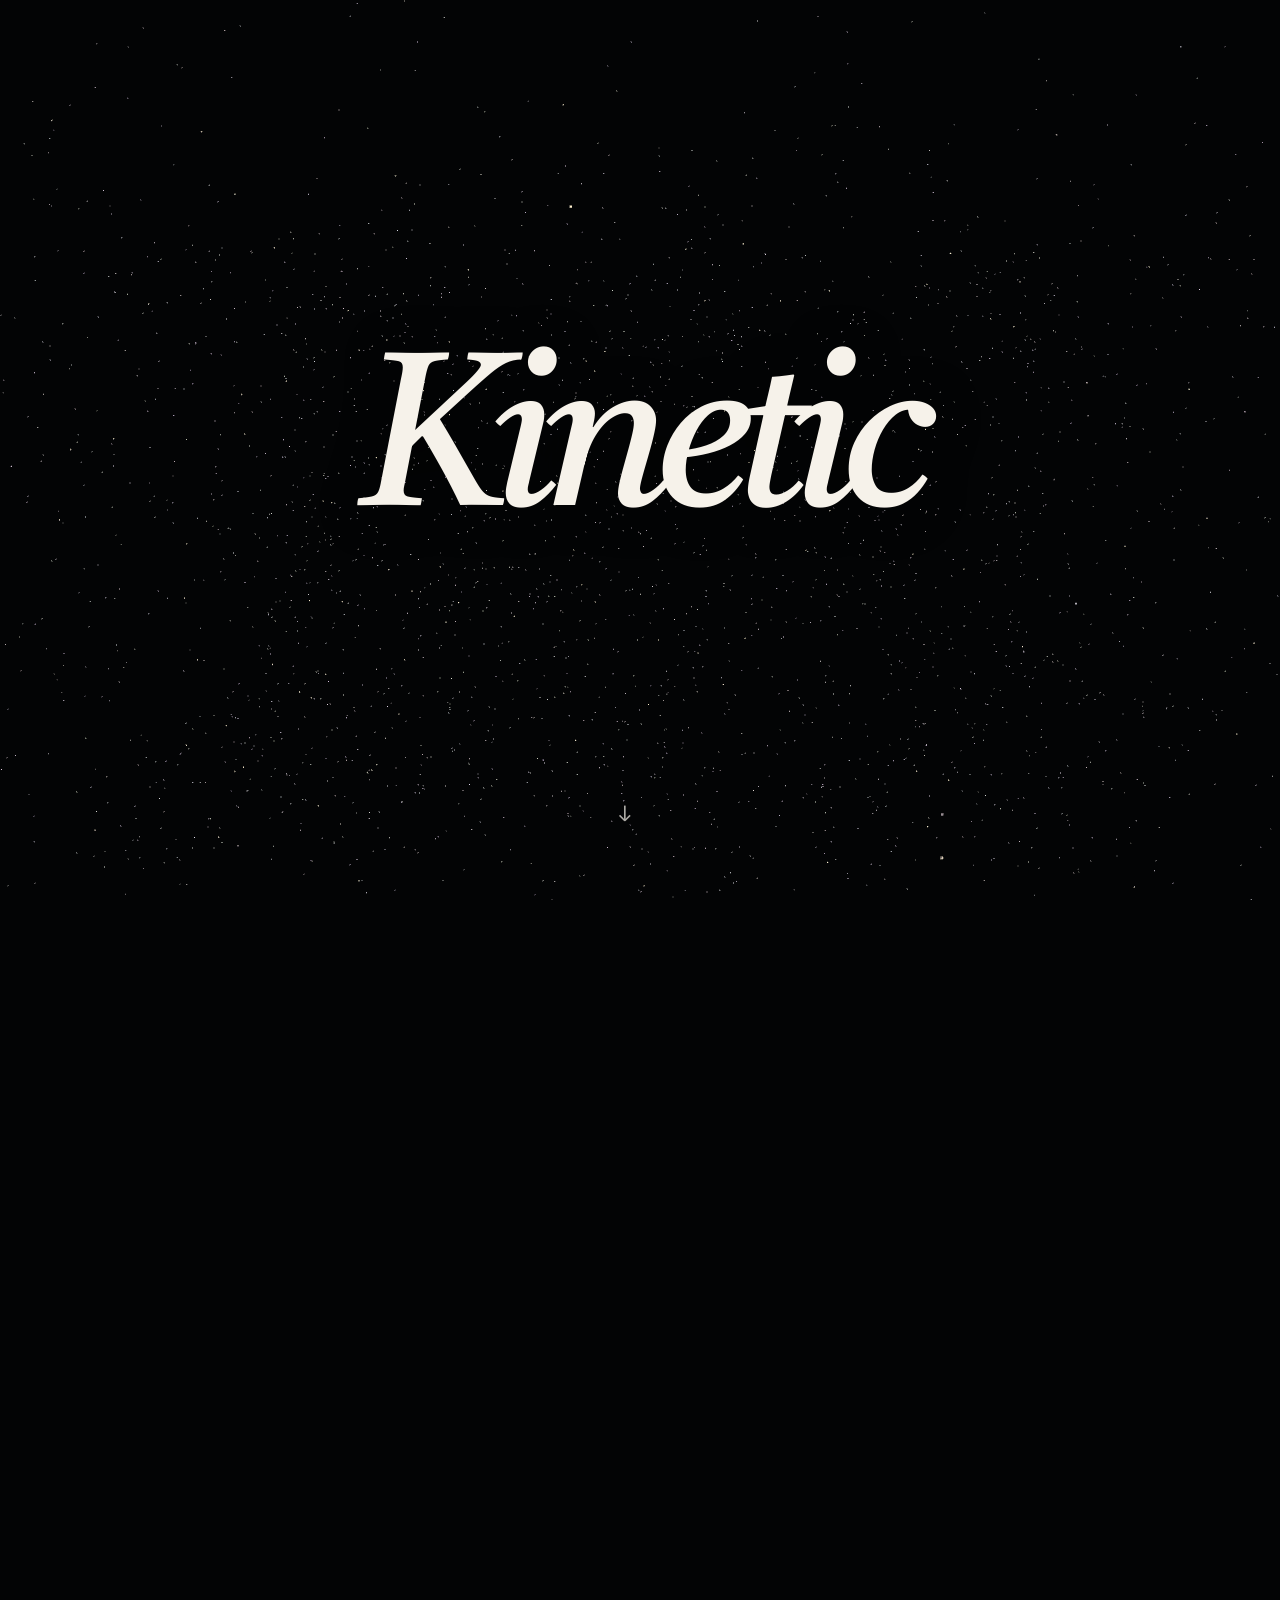
==== commit 5e05d647: "Reset Flight navigation and streamline the universe inspector" ====
--- a/index.html
+++ b/index.html
@@ -1,8 +1,8 @@
 <!doctype html><html lang="en"><head><meta charset="utf-8"><meta name="viewport" content="width=device-width,initial-scale=1"><meta name="theme-color" content="#101411"><title>Kinetic — Project Universe</title><link rel="stylesheet" href="atlas.css"><link rel="icon" href="assets/mark.svg"></head><body>
-<a class="sig" href="#" aria-label="Kinetic home"><img src="assets/mark.svg" alt=""><span>Kinetic</span></a><button class="menuKey" aria-label="Open navigation" aria-controls="navigation" aria-expanded="false">Menu <i>☰</i></button><nav id="navigation" hidden><a href="#">Flight</a><a href="#explore">Workspace</a><a href="about.html">About us</a></nav>
+<a class="sig" data-flight href="index.html" aria-label="Kinetic home"><img src="assets/mark.svg" alt=""><span>Kinetic</span></a><button class="menuKey" aria-label="Open navigation" aria-controls="navigation" aria-expanded="false">Menu <i>☰</i></button><nav id="navigation" hidden><a href="index.html" data-flight>Flight</a><a href="#explore">Workspace</a><a href="about.html">About us</a><button data-audio></button></nav>
 <div id="boot" aria-hidden="true"><img src="assets/mark.svg" alt=""></div>
 <div id="flight"></div><main id="home"><section class="chapter opening"><h1>Kinetic</h1><a href="#neptune" class="cue" aria-label="Scroll to the first checkpoint">↓</a></section>
-<section class="chapter checkpoint" id="neptune"><div class="reading"><small>01 / 09　·　NEPTUNE</small><h2>Set the boundary.</h2><p>Create a universe for one team or business. Its projects, deadlines, and staffing forecasts stay together and are saved in this browser.</p></div></section><section class="chapter checkpoint" id="uranus"><div class="reading"><small>02 / 09　·　URANUS</small><h2>Group related projects.</h2><p>Use a galaxy for a standalone project. When several projects share a program or client, put their galaxies in one cluster.</p></div></section><section class="chapter checkpoint" id="saturn"><div class="reading"><small>03 / 09　·　SATURN</small><h2>Divide the work.</h2><p>Open a galaxy and add a stellar system for each workstream. Design and Development can share a project while keeping separate milestones.</p></div></section><section class="chapter checkpoint" id="jupiter"><div class="reading"><small>04 / 09　·　JUPITER</small><h2>Make priorities visible.</h2><p>Give an object Normal, High, or Critical priority. Its size changes on the map, so the team can spot important work before opening the details.</p></div></section><section class="chapter checkpoint" id="mars"><div class="reading"><small>05 / 09　·　MARS</small><h2>Plan a milestone.</h2><p>Add a planet inside a stellar system, then add moons for its tasks. A launch milestone might contain final QA, approval, and release.</p></div></section><section class="chapter checkpoint" id="earth"><div class="reading"><small>06 / 09　·　EARTH</small><h2>Assign the work.</h2><p>Record an owner, deadline, and effort in person-days. Update the status as work moves from planned to in progress to done.</p></div></section><section class="chapter checkpoint" id="venus"><div class="reading"><small>07 / 09　·　VENUS</small><h2>Sequence the handoffs.</h2><p>In Planning details, use Starts after to choose a prerequisite. The forecast schedules the dependent task after that prerequisite finishes.</p></div></section><section class="chapter checkpoint" id="mercury"><div class="reading"><small>08 / 09　·　MERCURY</small><h2>Compare finish dates.</h2><p>Open Workspace tools and compare staffing. Change the number of available workers to see whether parallel tasks can finish sooner.</p></div></section><section class="chapter checkpoint" id="sun"><div class="reading"><small>09 / 09　·　SUN</small><h2>Create your first galaxy.</h2><p>Enter the workspace, name a universe, and add a galaxy for your first project. A short optional tour shows how to arrange and edit its objects.</p><a class="start" href="#explore">Enter workspace ↗</a></div></section><div id="road" aria-label="Flight itinerary"><a href="#neptune" aria-label="Fly to Neptune"><span>Neptune</span><i></i></a><a href="#uranus" aria-label="Fly to Uranus"><span>Uranus</span><i></i></a><a href="#saturn" aria-label="Fly to Saturn"><span>Saturn</span><i></i></a><a href="#jupiter" aria-label="Fly to Jupiter"><span>Jupiter</span><i></i></a><a href="#mars" aria-label="Fly to Mars"><span>Mars</span><i></i></a><a href="#earth" aria-label="Fly to Earth"><span>Earth</span><i></i></a><a href="#venus" aria-label="Fly to Venus"><span>Venus</span><i></i></a><a href="#mercury" aria-label="Fly to Mercury"><span>Mercury</span><i></i></a><a href="#sun" aria-label="Fly to Sun"><span>Sun</span><i></i></a></div></main>
+<section class="chapter checkpoint" id="neptune"><div class="reading"><small>01 / 09　·　NEPTUNE</small><h2>Set the boundary.</h2><p>Create a universe for one team or business. Its projects, deadlines, and staffing forecasts stay together and are saved in this browser.</p></div></section><section class="chapter checkpoint" id="uranus"><div class="reading"><small>02 / 09　·　URANUS</small><h2>Group related projects.</h2><p>Use a galaxy for a standalone project. When several projects share a program or client, put their galaxies in one cluster.</p></div></section><section class="chapter checkpoint" id="saturn"><div class="reading"><small>03 / 09　·　SATURN</small><h2>Divide the work.</h2><p>Open a galaxy and add a stellar system for each workstream. Design and Development can share a project while keeping separate milestones.</p></div></section><section class="chapter checkpoint" id="jupiter"><div class="reading"><small>04 / 09　·　JUPITER</small><h2>Make priorities visible.</h2><p>Give an object Normal, High, or Critical priority. Its size changes on the map, so the team can spot important work before opening the details.</p></div></section><section class="chapter checkpoint" id="mars"><div class="reading"><small>05 / 09　·　MARS</small><h2>Plan a milestone.</h2><p>Add a planet inside a stellar system, then add moons for its tasks. A launch milestone might contain final QA, approval, and release.</p></div></section><section class="chapter checkpoint" id="earth"><div class="reading"><small>06 / 09　·　EARTH</small><h2>Assign the work.</h2><p>Record an owner, deadline, and effort in person-days. Update the status as work moves from planned to in progress to done.</p></div></section><section class="chapter checkpoint" id="venus"><div class="reading"><small>07 / 09　·　VENUS</small><h2>Sequence the handoffs.</h2><p>In Planning details, use Starts after to choose a prerequisite. The forecast schedules the dependent task after that prerequisite finishes.</p></div></section><section class="chapter checkpoint" id="mercury"><div class="reading"><small>08 / 09　·　MERCURY</small><h2>Compare finish dates.</h2><p>Open the Inspector and choose Compare staffing. Change the number of available workers to see whether parallel tasks can finish sooner.</p></div></section><section class="chapter checkpoint" id="sun"><div class="reading"><small>09 / 09　·　SUN</small><h2>Create your first galaxy.</h2><p>Enter the workspace, name a universe, and add a galaxy for your first project. A short optional tour shows how to arrange and edit its objects.</p><a class="start" href="#explore">Enter workspace ↗</a></div></section><div id="road" aria-label="Flight itinerary"><a href="#neptune" aria-label="Fly to Neptune"><span>Neptune</span><i></i></a><a href="#uranus" aria-label="Fly to Uranus"><span>Uranus</span><i></i></a><a href="#saturn" aria-label="Fly to Saturn"><span>Saturn</span><i></i></a><a href="#jupiter" aria-label="Fly to Jupiter"><span>Jupiter</span><i></i></a><a href="#mars" aria-label="Fly to Mars"><span>Mars</span><i></i></a><a href="#earth" aria-label="Fly to Earth"><span>Earth</span><i></i></a><a href="#venus" aria-label="Fly to Venus"><span>Venus</span><i></i></a><a href="#mercury" aria-label="Fly to Mercury"><span>Mercury</span><i></i></a><a href="#sun" aria-label="Fly to Sun"><span>Sun</span><i></i></a></div></main>
 <main id="chooser" hidden><section><h1>Your universes</h1><div id="universes"></div><button id="newUniverse">＋ Create universe</button></section></main>
 <dialog id="universeDialog"><form id="universeForm"><h2>New universe</h2><label>Name<input name="name" required maxlength="90" autofocus></label><label>Description (optional)<textarea name="description" maxlength="400"></textarea></label><button type="button" onclick="universeDialog.close()">Cancel</button> <button>Create universe</button></form></dialog>
 <main id="workspace" hidden><div id="toolbar"></div><article id="space"></article><aside id="details"></aside></main><dialog id="guide"><h2 id="guideTitle"></h2><p id="guideText"></p><button id="skip">Skip tutorial</button> <button id="next">Start tour</button></dialog><dialog id="editor"><form id="form"><h2 id="formTitle"></h2><label>Name<input name="name" required maxlength="90"></label><label>Object<select name="kind"><option>Cluster</option><option>Galaxy</option><option>Stellar system</option><option>Planet</option><option>Moon</option></select></label><label>Appearance<select name="skin"></select></label><label>Priority<select name="priority"><option>Normal</option><option>High</option><option>Critical</option></select></label><details><summary>Planning details</summary><label>Description (optional)<textarea name="description" maxlength="240"></textarea></label><label>People assigned<input type="number" name="people" min="0" max="9999" required></label><label>Owner<input name="owner" maxlength="80"></label><label>Deadline<input name="due" type="date"></label><label>Effort in person-days<input name="effort" type="number" min="1" max="999" required></label><label>Status<select name="status"><option>Planned</option><option>In progress</option><option>Done</option></select></label><label>Starts after<select name="dep"></select></label></details><div><button type="button" onclick="editor.close()">Cancel</button> <button class="primary">Save</button></div></form></dialog><script src="assets/lenis.js"></script><script src="atlas.js"></script><script src="assets/three.min.js"></script><script src="flight.js"></script><script src="assets/pointer.js"></script></body></html>
--- a/atlas.css
+++ b/atlas.css
@@ -8,3 +8,5 @@
 #universes{display:grid;grid-template-columns:repeat(auto-fit,minmax(145px,1fr));gap:12px}#universes a{position:relative;isolation:isolate;min-height:112px;align-items:end;padding:13px;border:1px solid #ffffff2b;border-radius:14px;background:radial-gradient(ellipse at 25% 10%,#38445295,transparent 75%);overflow:hidden}#universes a:before{content:'';position:absolute;z-index:-1;width:68px;height:24px;left:30%;top:25%;border-radius:50%;border:1px solid #b6b4c7aa;box-shadow:0 0 20px #96c4fa38,inset 0 0 16px #8eabe747;transform:rotate(-26deg)}#chooser section:before{content:'';position:absolute;inset:0;pointer-events:none;z-index:-1;background:radial-gradient(ellipse at 23% 32%,#b9e2ff6b 0, #688ce82c 3%,transparent 19%),radial-gradient(ellipse at 80% 65%,#ffb67e3b,transparent 17%);filter:blur(12px)}#chooser section{isolation:isolate}.checkpoint[id="sun"]{height:100svh}#form .primary{margin:10px 0}
 .checkpoint .reading{width:min(37vw,490px);transition:none}.chapter.checkpoint h2{font-size:clamp(34px,3.9vw,65px);line-height:1.06}.checkpoint .reading p{max-width:39ch;font-size:clamp(15px,1.15vw,18px);line-height:1.62}.reading .start{font-size:15px}#chooser{background:transparent;backdrop-filter:blur(.65px)}#chooser section:before{content:none}#universes a{background:rgba(6,7,10,.73);backdrop-filter:blur(5px);box-shadow:inset 0 1px #ffffff09;transition:transform .18s ease-out,border-color .18s,background-color .18s;transform:perspective(650px) rotateX(var(--tilt-x,0deg)) rotateY(var(--tilt-y,0deg))}#universes a:hover,#universes a:focus-visible{padding:13px;background-color:#0a0b0ed9;border-color:#ffffff50}#universes a:before{opacity:.52}#universes a:after{content:'';position:absolute;inset:0;pointer-events:none;background:radial-gradient(130px circle at var(--px,50%) var(--py,50%),#ffffff12,transparent);opacity:0;transition:opacity .18s}#universes a[data-pointer]:after{opacity:1}[data-pointer]:is(button,select,summary){border-color:#ffffff66;background-image:radial-gradient(90px circle at var(--px) var(--py),#ffffff0c,transparent)}#workspace aside:not([hidden]),dialog[open]{animation:arrival .2s ease-out}.about{max-width:1500px;padding:7vh 7vw}.about-layout{display:grid;grid-template-columns:1.1fr 1fr;gap:3vh 8vw;margin:11vh 0}.about-layout h1{grid-row:span 2;margin:0;line-height:.95;font-size:clamp(80px,11vw,170px)}.about-story p{max-width:53ch;font-size:clamp(17px,1.4vw,23px);margin:0 0 1.2em}.credits{border-top:1px solid var(--line);padding-top:20px}.credits h2{margin:0}.credits p{line-height:1.65}@media(max-width:700px){.about-layout{display:block;margin:9vh 0}.about-layout h1{margin-bottom:6vh}.credits{margin-top:30px}.checkpoint .reading,.checkpoint:nth-child(even) .reading{width:81vw;left:7vw;right:auto}.chapter.checkpoint h2{font-size:clamp(32px,8.4vw,56px)}}@media(prefers-reduced-motion:reduce){#universes a{transform:none}}
 @media(hover:hover) and (pointer:fine){a[data-pointer]:not(.sig,.cue,.object){text-decoration:underline;text-decoration-color:#ffbb9270;text-underline-offset:.3em}#universes a[data-pointer]{text-decoration:none}}
+.about{max-width:700px;margin:auto;padding:8vh 6vw;box-sizing:content-box}.about h1{margin:.5em 0}.sound-setting{margin:0 6vw 30px;font-size:13px}.working #toolbar{position:absolute;inset:0;display:block;pointer-events:none}.working #toolbar>*{pointer-events:auto}.working #toolbar .trail{position:absolute;left:24px;top:20px;max-width:calc(100% - 48px);overflow:auto;white-space:nowrap;font-size:13px}.working #toolbar .toolrail{display:grid;gap:3px;position:absolute;top:80px;left:20px;padding:5px;background:#101216ed;border:1px solid var(--line);border-radius:14px;backdrop-filter:blur(12px)}.toolrail button{display:grid;place-items:center;gap:1px;width:70px;padding:7px 2px;font-size:10px;border:0;background:transparent;border-radius:9px;color:#bfc1c6}.toolrail button i{font:22px Space}.toolrail #add,.toolrail [aria-expanded=true]{background:#282528;color:#ffbd9c}.working #toolbar .mapzoom{position:absolute;right:20px;bottom:48px;display:flex;gap:2px;padding:3px;border:1px solid var(--line)}.mapzoom button{width:40px;height:40px;border:0;padding:0;background:transparent}.working #details{left:112px;top:80px;border-radius:14px;padding:18px;width:min(290px,80vw);background:#111317f5}.inspect-head h2{font-size:24px;margin:7px 0 15px}.inspect-section{border-top:1px solid var(--line);padding:14px 0 4px;margin-top:10px}.inspect-section h3{margin:0 0 8px;font:500 14px Space}.inspect-section dl{display:grid;grid-template-columns:auto 1fr;gap:6px;font-size:13px}.inspect-section dd{margin:0;text-align:right}.inspect-section dt,.inspect-section p{color:var(--dim);font-size:13px}.forecast-value{font:32px Space}.inspect-section #remove{color:#ffab97}.inspect-section button{font-size:13px}.working #space .list{padding-left:115px}.working:has(#details:not([hidden])) #space .list{padding-left:min(450px,42vw)}.working:has(#details:not([hidden])) #space .interactive:after{right:15px}.working #space .interactive:after{max-width:65vw;text-align:right}@media(max-width:700px){.working #toolbar .toolrail{position:fixed;left:50%;top:auto;bottom:max(12px,env(safe-area-inset-bottom));transform:translateX(-50%);display:flex}.working #toolbar .trail{top:12px;left:12px}.working #details{left:10px;right:10px;top:65px;bottom:auto;max-height:calc(100dvh - 170px);width:auto}.working #toolbar .mapzoom{bottom:90px;right:10px}.working #space .interactive:after{display:none}.working #space .list,.working:has(#details:not([hidden])) #space .list{padding:80px 12px 100px}.toolrail button{min-height:48px}.about{padding:8vh 7vw}}
+@media(min-width:900px){.working:has(#details:not([hidden])) #space .map{width:calc(100% - 405px);margin-left:405px}.working #details{max-height:calc(100dvh - 108px)}}
